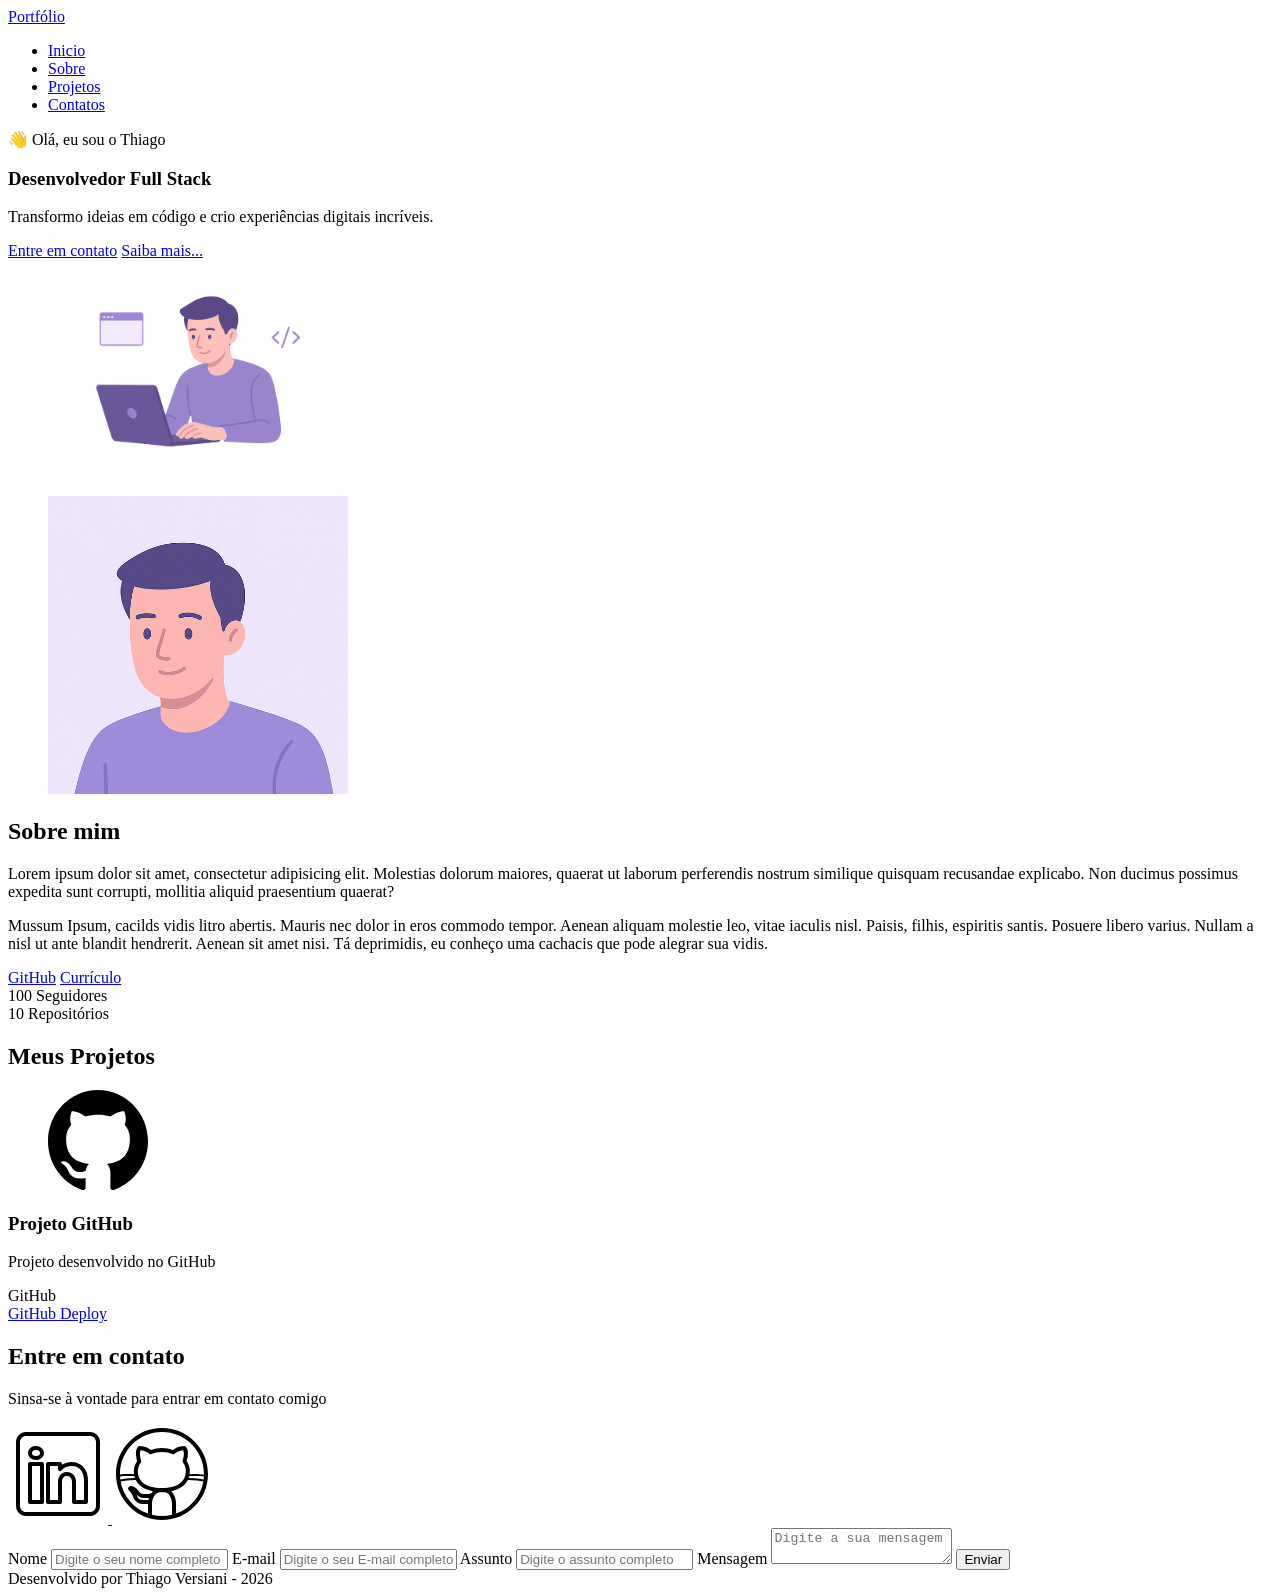
==== index.html @ 75771929 "criação branch html" ====
<!DOCTYPE html>
<html lang="pt-br">

<head>
  <meta charset="UTF-8">
  <meta name="viewport" content="width=device-width, initial-scale=1.0">

  <meta name="author" content="Thiago Versiani">

  <meta name="description" content="Portfólio Pessoal do Thiago Versiani, 
                desenvolvedor Full Stack especializado em criar experiências 
                digitais incríveis. Conheça meus projetos e entre em contato.">

  <meta name="robots" content="index, follow">

  <link rel="icon" type="image/svg+xml" href="./assets/img/favicon.svg">

  <title>Portfólio do Thiago</title>
</head>

<body>
  <!-- Cabeçalho da Página -->

  <header>
    <div class="menu-content">
      <!-- Título do cabeçalho -->
      <a href="index.html" id="titulo">Portfólio</a>

      <!-- Menu de Navegação -->
      <nav>
        <ul class="menu-list">
          <li><a href="#hero">Inicio</a></li>
          <li><a href="#about">Sobre</a></li>
          <li><a href="#projects">Projetos</a></li>
          <li><a href="#contacts">Contatos</a></li>
        </ul>
      </nav>

    </div>

  </header>

  <!--Seção Principal da Página -->
  <main>
    <!-- Seção Hero -->
    <section id="hero" class="section-container hero-container">
      <!-- Boas Vindas -->
      <article>
        <span>👋 Olá, eu sou o Thiago</span>
        <h1>Desenvolvedor Full Stack</h1>
        <p>Transformo ideias em código e crio experiências digitais incríveis.</p>

        <div class="buttons container">
          <a href="#contact" class="botao">Entre em contato</a>
          <a href="#about" class="botao-outline">Saiba mais...</a>

        </div>
      </article>

      <!-- Imagem da Seção Hero -->
      <figure class="hero-image">
        <img src="./assets/img/foto_dev_man.svg" width="300px" alt="Foto do autor do site" class="float-animation">
      </figure>

    </section>

    <!-- Seção Sobre mim -->
    <section id="about" class="section-container about-container">
      <!-- Imagem da Seção About -->
      <figure class="about-image">
        <img src="./assets/img/avatar_dev_man.svg" width="300px" alt="Foto - Perfil do autor do site">
      </figure>
      <!-- conteúdo da Seção About -->
      <article class="about-content">
        <h2>Sobre mim</h2>
        <p>Lorem ipsum dolor sit amet, consectetur adipisicing elit. Molestias dolorum maiores, quaerat ut laborum perferendis nostrum similique quisquam recusandae explicabo. Non ducimus possimus expedita sunt corrupti, mollitia aliquid praesentium quaerat?</p>
        <p>Mussum Ipsum, cacilds vidis litro abertis. Mauris nec dolor in eros commodo tempor. Aenean aliquam molestie leo, vitae iaculis nisl. Paisis, filhis, espiritis santis. Posuere libero varius. Nullam a nisl ut ante blandit hendrerit. Aenean sit amet nisi. Tá deprimidis, eu conheço uma cachacis que pode alegrar sua vidis.</p>
        <!-- Links (GitHub + Currículo) e Dados do GitHub -->
        <div class="about-buttons-data">
          <!-- links -->
          <div class="buttons-container">
            <a href="https://github.com/thiagoversiani" target="_blank" class="botao">GitHub</a>
            <a href="https://acrobat.adobe.com/id/urn:aaid:sc:VA6C2:f6b0b42e-aed5-44eb-934d-fe1e2313b5d6?x_api_client_id=chrome_extension_viewer&x_api_client_location=share" target="_blank" class="botao-outline">Currículo</a>
          </div>
          <!-- Dados - repositório GitHub -->
          <div class="data-container">
            <!-- Numero de seguidores -->
            <div class="data-item">
              <span class="data-number">100</span>
              <span class="data-label">Seguidores</span>
            </div>

            <!-- Número de repositórios Públicos -->
            <div class="data-item"></div>
            <span class="data-number">10</span>
            <span class="data-label">Repositórios</span>
          </div>

        </div>
      </article>

    </section>

    <!-- Seção de Projetos -->
    <section id="projects" class="section-container projects-container">
      <h2>Meus Projetos</h2>

      <!-- Swiper Container -->
      <div class="swiper projects-swiper">
        <div class="swiper-wrapper">

          <div class="swiper-slide">

            <article class="project-card">

              <!-- Ícone da Tecnologia padrão do projeto -->
              <figure class="project-image">
                <img src="./assets/icons/languages/github.svg" alt="Ícone do GitHub" width="100px">
              </figure>

              <!-- Conteúdo do Projeto -->
              <div class="project-content">

                <h3>Projeto GitHub</h3>
                <p>Projeto desenvolvido no GitHub</p>

                <!-- Tags do Projeto -->
                <div class="project-tags">
                  <span class="tag">GitHub</span>
                </div>

                <!-- Links do Projeto -->
                <div class="project-buttons">
                  <a href="#" target="_blank" class="botao botao-sm">

                    GitHub
                  </a>
                  <a href="#" target="_blank" class="botao-outline botao-sm">

                    Deploy
                  </a>
                </div>

              </div>

            </article>
          </div>
        </div>

      </div>

      <!-- Botões de Navegação -->
      <div class="swiper-button-next"></div>
      <div class="swiper-button-prev"></div>

      <!-- Paginação -->
      <div class="swiper-pagination"></div>

      </div>


    </section>

    <!-- Seção de Contatos -->
    <section id="contact" class="section-container contact-container">

      <!-- Redes Sociais -->
      <article>
        <h2>Entre em contato</h2>
        <p>Sinsa-se à vontade para entrar em contato comigo</p>

        <!-- Links para as Redes Sociais -->
        <div class="social-container">
          <a href="https://www.linkedin.com/in/thiago-jos%C3%A9-nascimento-versiani-075417223/" target="_blank" class="social_icon" aria-label="Linkedin">
            <img src="./assets/icons/social/linkedin.svg" alt="Link para o Linkedin">
          </a>

          
          <a href="https://github.com/thiagoversiani" target="_blank" class="social_icon" aria-label="GitHub">
            <img src="./assets/icons/social/github.svg" alt="Link para o GitHub">
          </a>


        </div>
      </article>

      <!-- Formulário de Contato -->
      <form id="formulário">
        <label for="nome">Nome</label>
        <input id="nome" name="nome" type="text" placeholder="Digite o seu nome completo">
        <span id="erro-nome"></span>

        <label for="email">E-mail</label>
        <input id="email" name="email" type="text" placeholder="Digite o seu E-mail completo">
        <span id="erro-email"></span>

        <label for="assunto">Assunto</label>
        <input id="assunto" name="assunto" type="text" placeholder="Digite o assunto completo">
        <span id="erro-assunto"></span>

        <label for="mensagem">Mensagem</label>
        <textarea id="mensagem" name="mensagem" placeholder="Digite a sua mensagem"></textarea>
        <span id="erro-mensagem"></span>
        <button class="botao" type="submit">Enviar</button>

      </form>

    </section>

  </main>

  <!-- Rodapé da Página -->
  <footer>
    Desenvolvido por Thiago Versiani - 2026
  </footer>

</body>

</html>
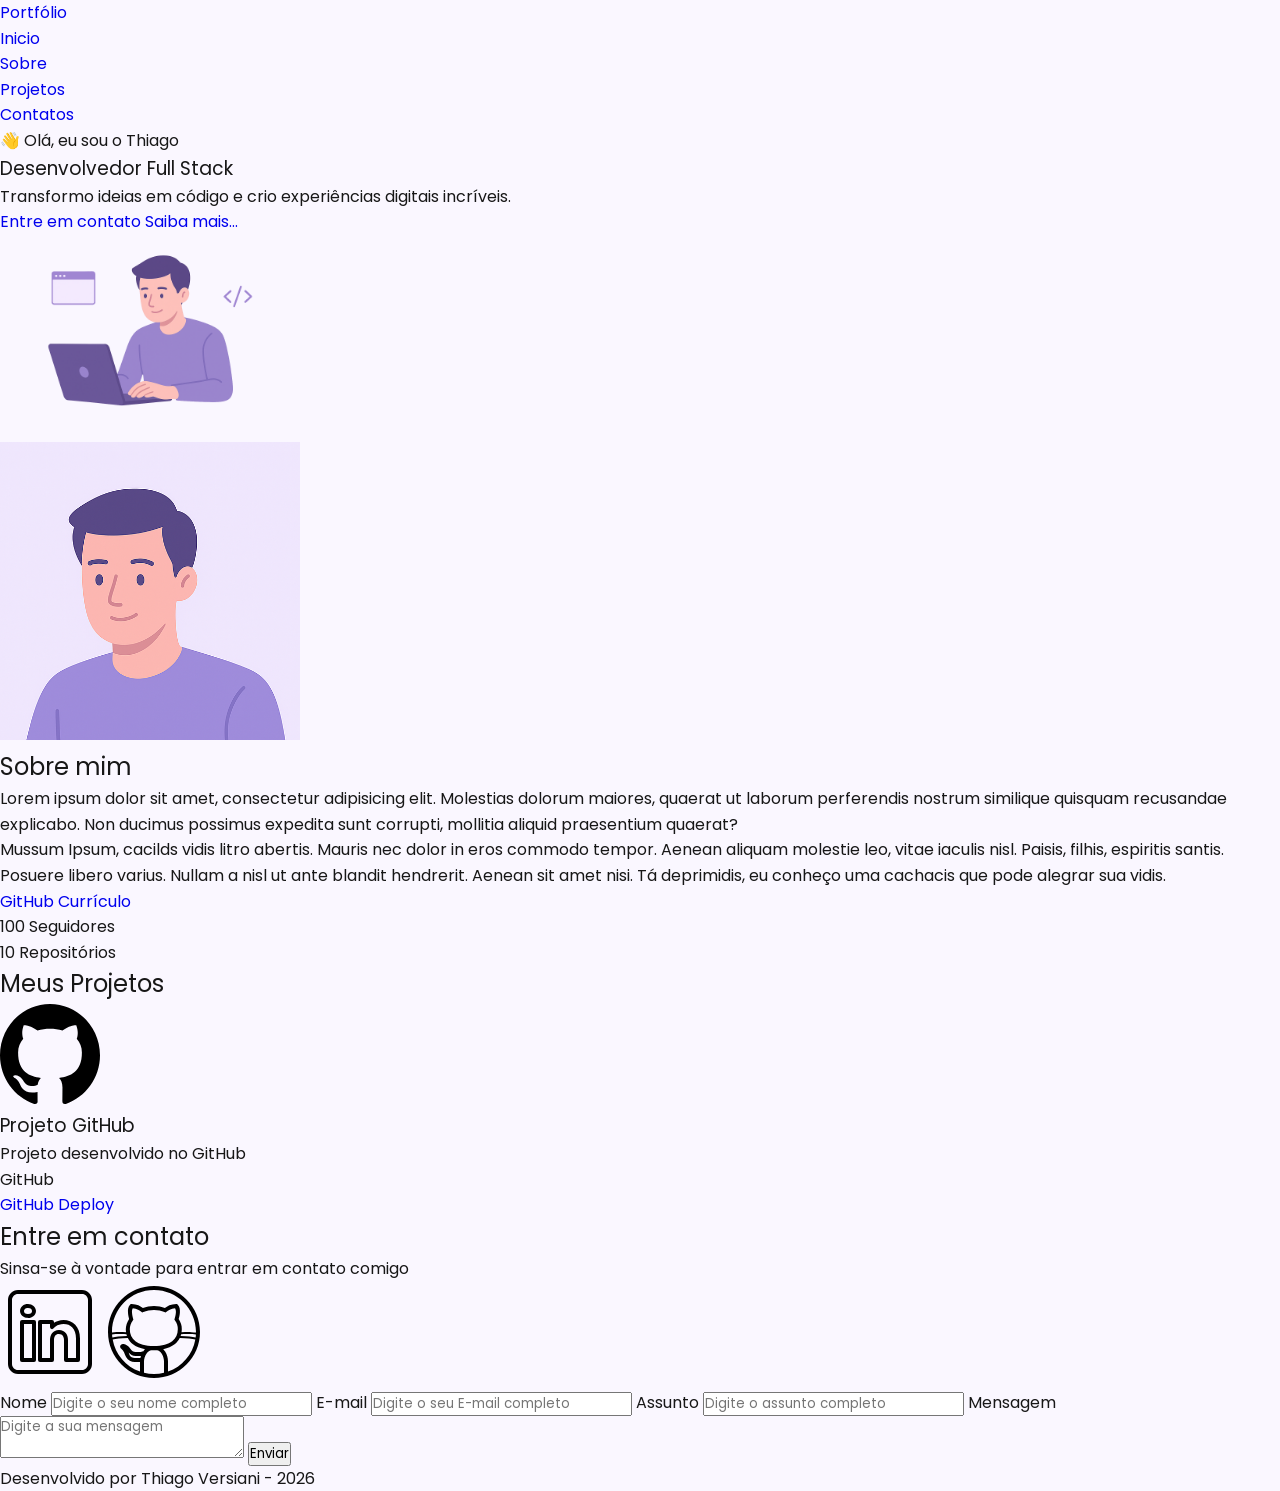
==== commit 2a653822: ":sparkles: Criação do CSS e styles.css" ====
--- a/index.html
+++ b/index.html
@@ -2,6 +2,14 @@
 <html lang="pt-br">
 
 <head>
+
+  <!-- Fontes do Google -->
+  <link rel="preconnect" href="https://fonts.googleapis.com">
+  <link rel="preconnect" href="https://fonts.gstatic.com" crossorigin>
+
+  <!-- Fonte do Google - Poppins -->
+  <link href="https://fonts.googleapis.com/css2?family=Poppins&display=swap" rel="stylesheet">
+
   <meta charset="UTF-8">
   <meta name="viewport" content="width=device-width, initial-scale=1.0">
 
@@ -14,6 +22,9 @@
   <meta name="robots" content="index, follow">
 
   <link rel="icon" type="image/svg+xml" href="./assets/img/favicon.svg">
+
+  <!-- CSS principal da página -->
+  <link rel="stylesheet" href="./assets/css/styles.css">
 
   <title>Portfólio do Thiago</title>
 </head>
@@ -175,7 +186,7 @@
             <img src="./assets/icons/social/linkedin.svg" alt="Link para o Linkedin">
           </a>
 
-          
+
           <a href="https://github.com/thiagoversiani" target="_blank" class="social_icon" aria-label="GitHub">
             <img src="./assets/icons/social/github.svg" alt="Link para o GitHub">
           </a>
--- a/assets/css/styles.css
+++ b/assets/css/styles.css
@@ -0,0 +1,76 @@
+*{
+  margin: 0;
+  padding: 0;
+  box-sizing:border-box;
+  font-family: 'Poppins', sans-serif;
+  font-weight: 400;
+  text-decoration: none;
+  outline: none;
+}
+
+/* Variáveis */
+:root {
+    /* Paleta de Cores - Purple */
+    --purple-50: #f4eaff;
+    --purple-100: #e9dcfa;
+    --purple-200: #cdb3f0;
+    --purple-300: #b186e5;
+    --purple-400: #9460db;
+    --purple-500: #6b36c8;
+    --purple-600: #5b2ca0;
+    --purple-700: #4c2177;
+    --purple-800: #441f88;
+    --purple-900: #2a0e4d;
+    --purple-950: #1a0730;
+ 
+    /* Cores Neutras */
+    --gray-200: #e8e8e8;
+    --gray-400: #505861;
+    --black: #171717;
+    --white: #FAF7FF;
+ 
+    /* Cores de Estado */
+    --error: #e63946;
+ 
+    /* Sombras */
+    --shadow-sm: 0 0.25rem 0.5rem rgba(0, 0, 0, 0.05);
+    --shadow-md: 0 0.25rem 0.75rem rgba(107, 54, 200, 0.3);
+    --shadow-lg: 0 0.5rem 1.5rem rgba(107, 54, 200, 0.2);
+ 
+    /* Espaçamentos */
+    --spacing-xs: 0.5rem;
+    --spacing-sm: 1rem;
+    --spacing-md: 1.5rem;
+    --spacing-lg: 2rem;
+    --spacing-xl: 3rem;
+    --spacing-2xl: 4rem;
+ 
+    /* Tamanhos de Fonte */
+    --text-sm: 0.75rem;
+    --text-base: 1rem;
+    --text-lg: 1.25rem;
+    --text-xl: 1.5rem;
+    --text-2xl: 2rem;
+    --text-3xl: 2.5rem;
+ 
+    /* Border Radius */
+    --radius-sm: 0.25rem;
+    --radius-md: 0.5rem;
+    --radius-lg: 1rem;
+    --radius-xl: 2rem;
+    --radius-full: 50%;
+ 
+    /* Animação Padrão */
+    --transition-default: all 0.3s ease;
+}
+
+html{
+  scroll-behavior: smooth;
+}
+
+body{
+  min-height: 100vh;
+  background-color: var(--white);
+  line-height: 1.6;
+  color:var(--black);
+}
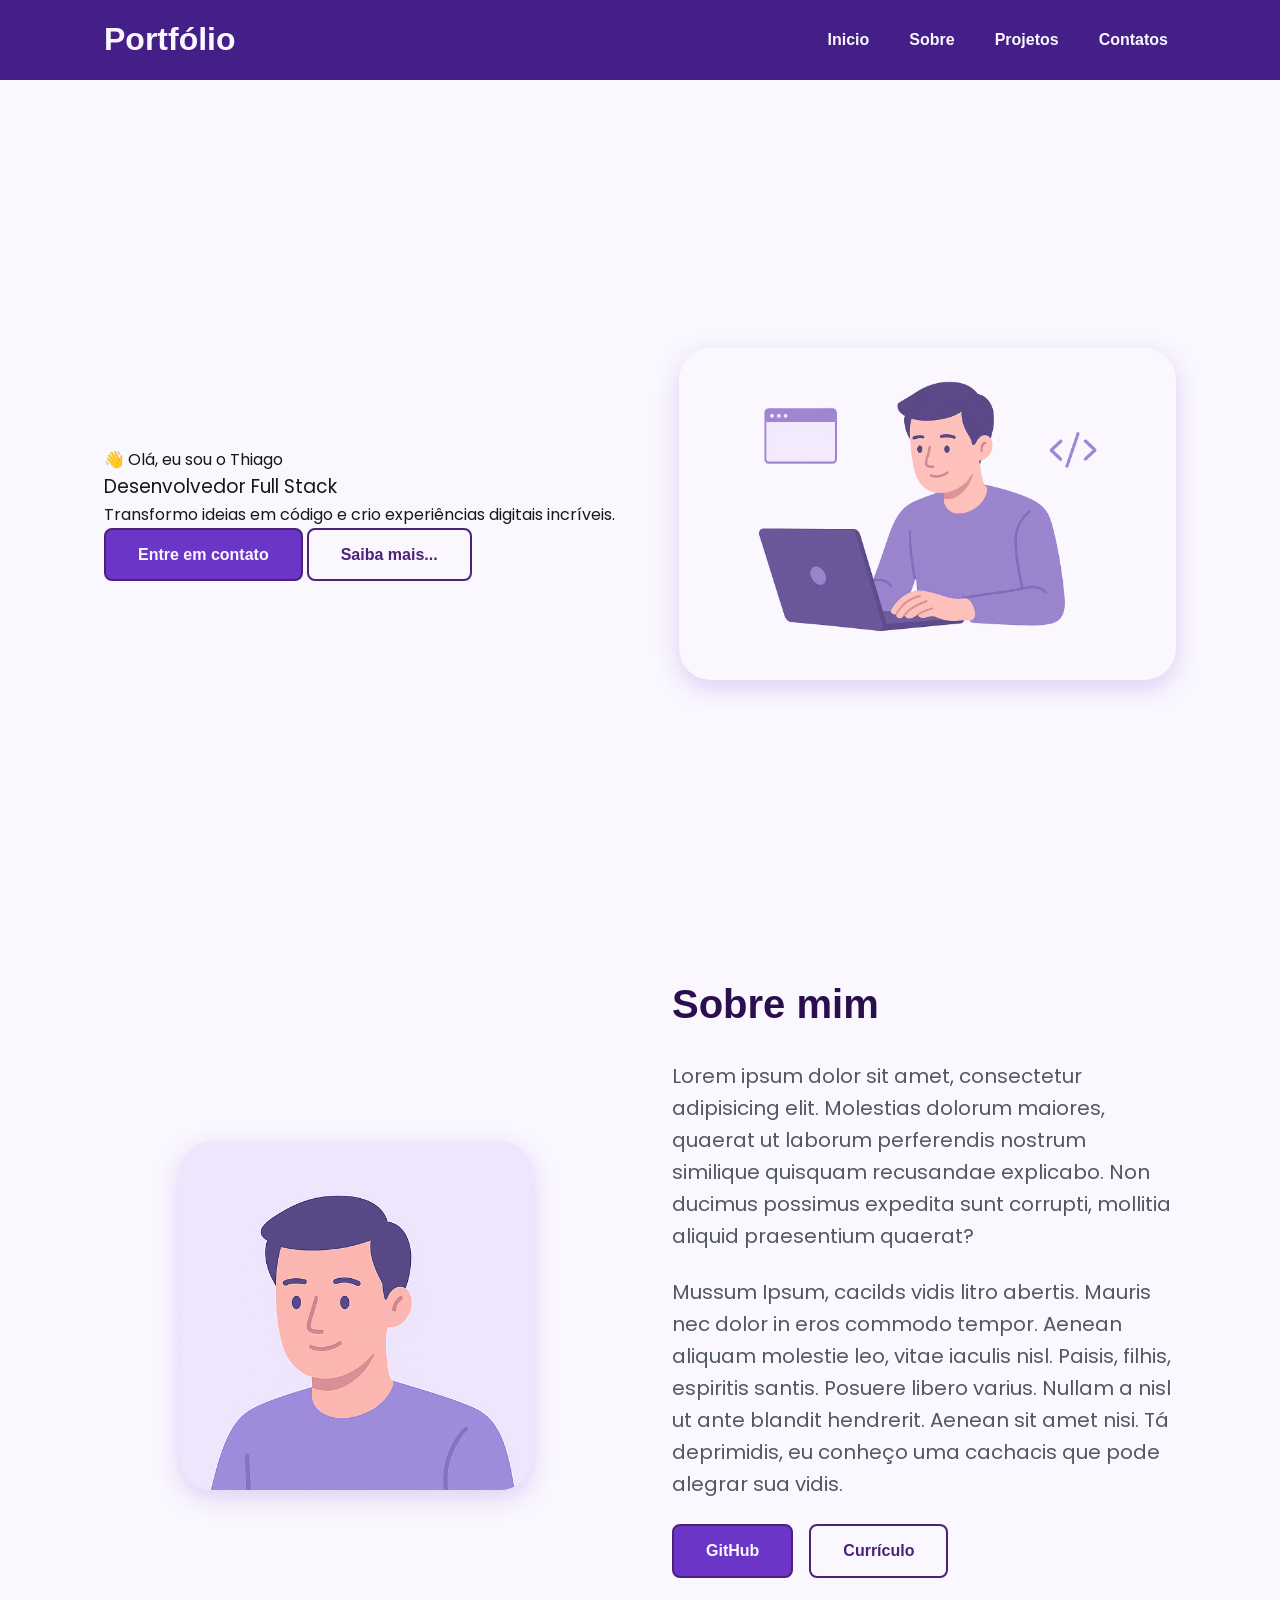
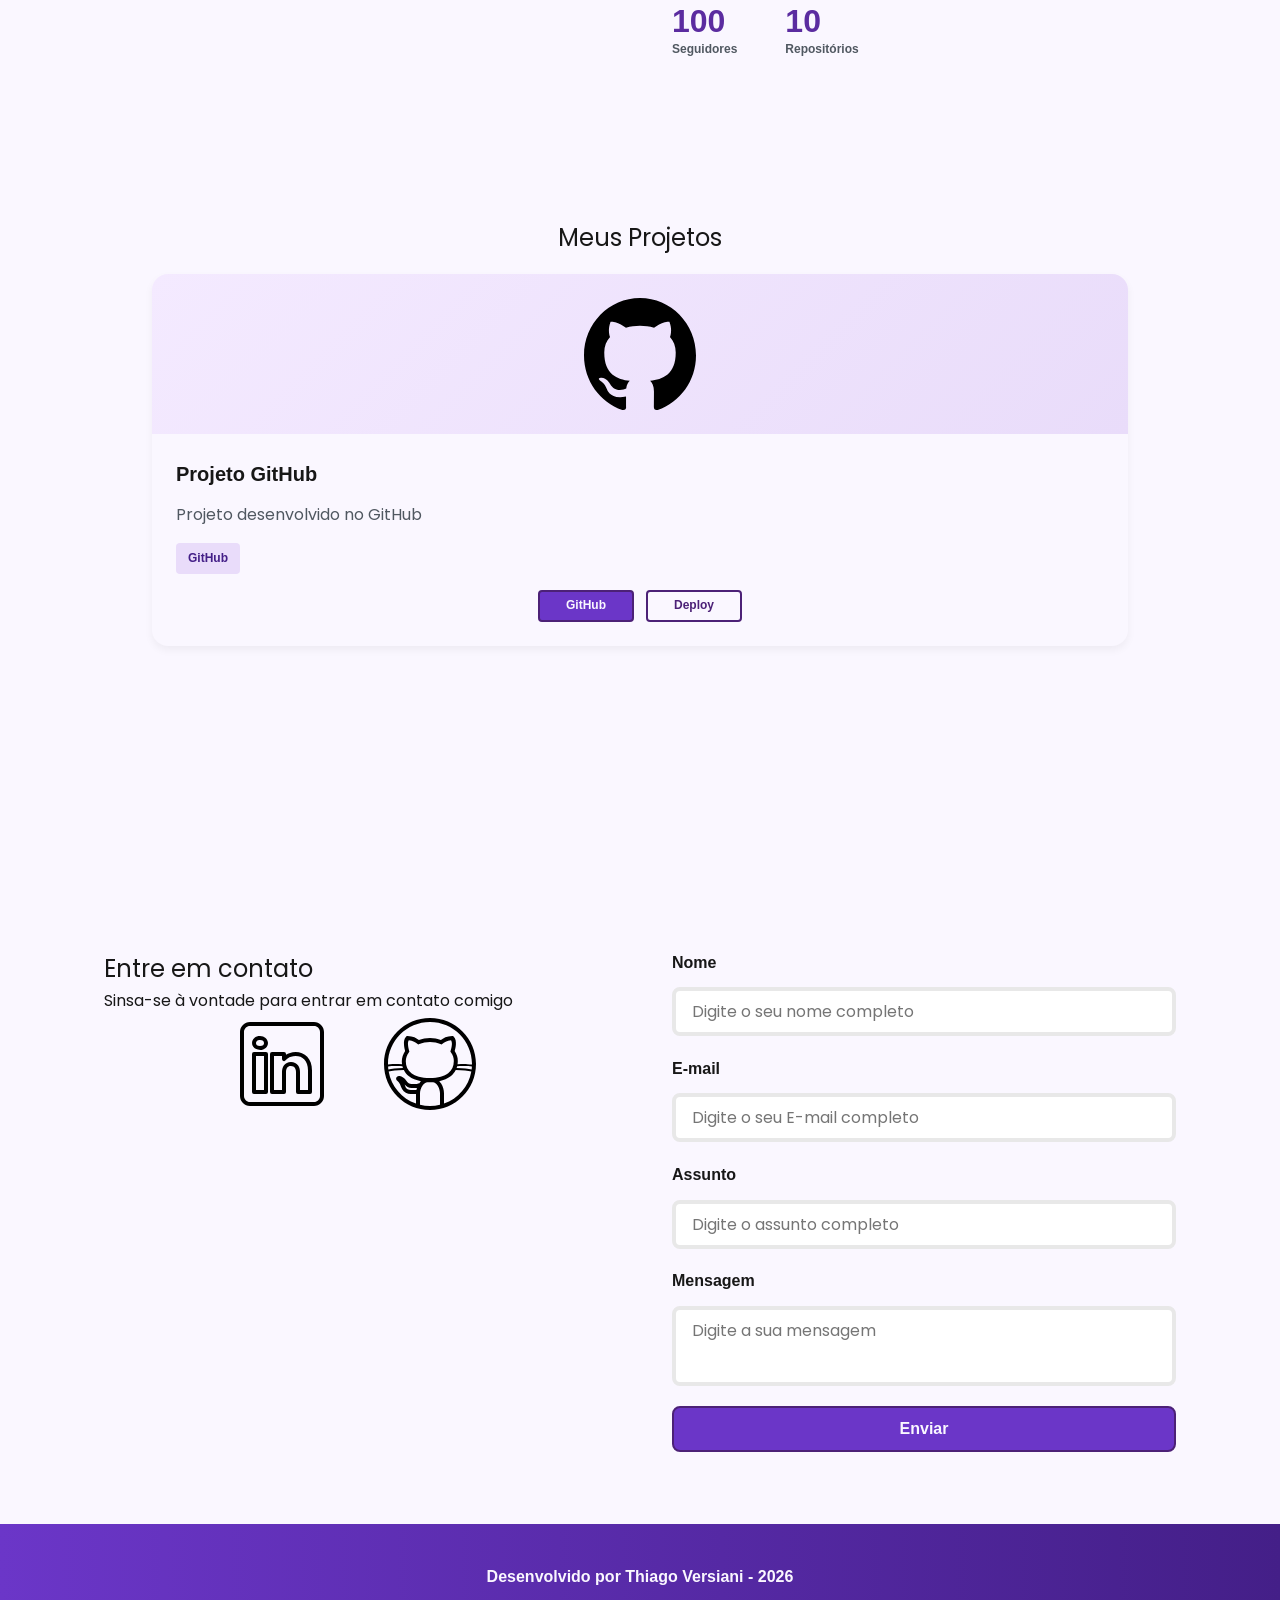
==== commit 7c0fc409: ":sparkles: Ampliação dos styles.css" ====
--- a/index.html
+++ b/index.html
@@ -70,47 +70,77 @@
 
       <!-- Imagem da Seção Hero -->
       <figure class="hero-image">
-        <img src="./assets/img/foto_dev_man.svg" width="300px" alt="Foto do autor do site" class="float-animation">
+        <img src="./assets/img/foto_dev_man.svg"  alt="Foto do autor do site" class="float-animation">
       </figure>
 
     </section>
 
     <!-- Seção Sobre mim -->
-    <section id="about" class="section-container about-container">
-      <!-- Imagem da Seção About -->
-      <figure class="about-image">
-        <img src="./assets/img/avatar_dev_man.svg" width="300px" alt="Foto - Perfil do autor do site">
-      </figure>
-      <!-- conteúdo da Seção About -->
-      <article class="about-content">
-        <h2>Sobre mim</h2>
-        <p>Lorem ipsum dolor sit amet, consectetur adipisicing elit. Molestias dolorum maiores, quaerat ut laborum perferendis nostrum similique quisquam recusandae explicabo. Non ducimus possimus expedita sunt corrupti, mollitia aliquid praesentium quaerat?</p>
-        <p>Mussum Ipsum, cacilds vidis litro abertis. Mauris nec dolor in eros commodo tempor. Aenean aliquam molestie leo, vitae iaculis nisl. Paisis, filhis, espiritis santis. Posuere libero varius. Nullam a nisl ut ante blandit hendrerit. Aenean sit amet nisi. Tá deprimidis, eu conheço uma cachacis que pode alegrar sua vidis.</p>
-        <!-- Links (GitHub + Currículo) e Dados do GitHub -->
-        <div class="about-buttons-data">
-          <!-- links -->
-          <div class="buttons-container">
-            <a href="https://github.com/thiagoversiani" target="_blank" class="botao">GitHub</a>
-            <a href="https://acrobat.adobe.com/id/urn:aaid:sc:VA6C2:f6b0b42e-aed5-44eb-934d-fe1e2313b5d6?x_api_client_id=chrome_extension_viewer&x_api_client_location=share" target="_blank" class="botao-outline">Currículo</a>
-          </div>
-          <!-- Dados - repositório GitHub -->
-          <div class="data-container">
-            <!-- Numero de seguidores -->
-            <div class="data-item">
-              <span class="data-number">100</span>
-              <span class="data-label">Seguidores</span>
-            </div>
-
-            <!-- Número de repositórios Públicos -->
-            <div class="data-item"></div>
-            <span class="data-number">10</span>
-            <span class="data-label">Repositórios</span>
-          </div>
-
-        </div>
-      </article>
-
-    </section>
+<section id="about" class="section-container about-container">
+
+  <!-- Imagem da Seção About -->
+  <figure class="about-image">
+    <img src="./assets/img/avatar_dev_man.svg" alt="Foto - Perfil do autor do site">
+  </figure>
+
+  <!-- Conteúdo da Seção About -->
+  <article class="about-content">
+
+    <h2>Sobre mim</h2>
+
+    <p>
+      Lorem ipsum dolor sit amet, consectetur adipisicing elit. Molestias dolorum maiores,
+      quaerat ut laborum perferendis nostrum similique quisquam recusandae explicabo.
+      Non ducimus possimus expedita sunt corrupti, mollitia aliquid praesentium quaerat?
+    </p>
+
+    <p>
+      Mussum Ipsum, cacilds vidis litro abertis. Mauris nec dolor in eros commodo tempor.
+      Aenean aliquam molestie leo, vitae iaculis nisl. Paisis, filhis, espiritis santis.
+      Posuere libero varius. Nullam a nisl ut ante blandit hendrerit. Aenean sit amet nisi.
+      Tá deprimidis, eu conheço uma cachacis que pode alegrar sua vidis.
+    </p>
+
+    <!-- Botões + Dados do GitHub -->
+    <div class="about-buttons-data">
+
+      <!-- Botões -->
+      <div class="buttons-container">
+        <a href="https://github.com/thiagoversiani"
+           target="_blank"
+           class="botao">
+          GitHub
+        </a>
+
+        <a href="https://acrobat.adobe.com/id/urn:aaid:sc:VA6C2:f6b0b42e-aed5-44eb-934d-fe1e2313b5d6?x_api_client_id=chrome_extension_viewer&x_api_client_location=share"
+           target="_blank"
+           class="botao-outline">
+          Currículo
+        </a>
+      </div>
+
+      <!-- Dados do GitHub -->
+      <div class="data-container">
+
+        <!-- Seguidores -->
+        <div class="data-item">
+          <span class="data-number">100</span>
+          <span class="data-label">Seguidores</span>
+        </div>
+
+        <!-- Repositórios -->
+        <div class="data-item">
+          <span class="data-number">10</span>
+          <span class="data-label">Repositórios</span>
+        </div>
+
+      </div>
+
+    </div>
+
+  </article>
+
+</section>
 
     <!-- Seção de Projetos -->
     <section id="projects" class="section-container projects-container">
@@ -126,7 +156,7 @@
 
               <!-- Ícone da Tecnologia padrão do projeto -->
               <figure class="project-image">
-                <img src="./assets/icons/languages/github.svg" alt="Ícone do GitHub" width="100px">
+                <img src="./assets/icons/languages/github.svg" alt="Ícone do GitHub">
               </figure>
 
               <!-- Conteúdo do Projeto -->
@@ -173,7 +203,7 @@
     </section>
 
     <!-- Seção de Contatos -->
-    <section id="contact" class="section-container contact-container">
+    <section id="contacts" class="section-container contact-container">
 
       <!-- Redes Sociais -->
       <article>
--- a/assets/css/styles.css
+++ b/assets/css/styles.css
@@ -1,11 +1,11 @@
-*{
-  margin: 0;
-  padding: 0;
-  box-sizing:border-box;
-  font-family: 'Poppins', sans-serif;
-  font-weight: 400;
-  text-decoration: none;
-  outline: none;
+* {
+margin: 0;
+padding: 0; 
+box-sizing: border-box;
+font-family: 'Poppins', sans-serif;
+font-weight: 400;
+text-decoration: none;
+outline: none;
 }
 
 /* Variáveis */
@@ -64,13 +64,613 @@
     --transition-default: all 0.3s ease;
 }
 
-html{
-  scroll-behavior: smooth;
-}
-
-body{
-  min-height: 100vh;
-  background-color: var(--white);
-  line-height: 1.6;
-  color:var(--black);
+html {
+    scroll-behavior: smooth;
+}
+
+body {
+    display: flex;
+    flex-direction: column;
+    min-height: 100vh;
+    background-color: var(--white);
+    color: var(--black);
+    font-size: var(--text-base);
+    line-height: 1.6;
+}
+
+main {
+    flex: 1;
+    padding: var(--spacing-md);
+}
+
+.section-container {
+    max-width: 70rem;
+    margin: 0 auto;
+    padding: var(--spacing-xl) var(--spacing-md);
+    scroll-margin-top: 6rem;
+}
+
+.buttons-container {
+    display: flex;
+    gap: var(--spacing-sm);
+}
+
+.botao,
+.botao-outline {
+    display: inline-block;
+    padding: 0.75rem 2rem;
+    border: 0.15rem solid transparent;
+    border-radius: var(--radius-md);
+    font-size: var(--text-base);
+    font-weight: 600;
+    text-align: center;
+    cursor: pointer;
+    transition: var(--transition-default);
+}
+
+.botao {
+    border-color: var(--purple-700);
+    background-color: var(--purple-500);
+    color: var(--white);
+}
+
+.botao:hover {
+    border-color: var(--purple-800);
+    background-color: var(--purple-700);
+    box-shadow: var(--shadow-md);
+    transform: translateY(-0.25rem);
+}
+
+.botao-outline {
+    border-color: var(--purple-700);
+    background-color: transparent;
+    color: var(--purple-700);
+}
+
+.botao-outline:hover {
+    border-color: var(--purple-700);
+    background-color: var(--purple-500);
+    color: var(--white);
+    transform: translateY(-0.25rem);
+}
+
+/* Botões pequenos - Card Projetos */
+ 
+.botao.botao-sm,
+.botao-outline.botao-sm {
+  min-width: 6rem;
+  padding: 0.25rem var(--spacing-sm);
+  border-width: 0.125rem;
+  border-radius: 0.25rem;
+  font-size: var(--text-sm);
+}
+
+header{
+   position: sticky;
+   top: 0;
+   z-index: 1000;
+   width: 100%;
+   height: 5rem;
+   border-bottom: var (--spacing-xs) solid var(--gray-200);
+   box-shadow: var(--purple-800);
+   background-color: var(--purple-800);
+}
+
+header a {
+    color: var(--white);
+    transition: color 0.3s ease;
+    font-weight: 600;
+}
+
+header a:hover {
+    color: var(--purple-100);
+}
+
+#titulo {
+    font-size: var(--text-2xl);
+    font-weight: 700;
+}
+
+.menu-content {
+    display: flex;
+    justify-content: space-between;
+    align-items: center;
+    max-width: 70rem;
+    height: 100%;
+    margin: 0 auto;
+    padding: 0 var(--spacing-md);
+}
+
+.menu-list {
+    display: flex;
+    gap: var(--spacing-md);
+    list-style: none;
+}
+
+.menu-list a {
+    padding: var(--spacing-xs);
+}
+
+/* Seção Hero*/
+.hero-container {
+    display: flex;
+    align-items: center;
+    gap: var(--spacing-2xl);
+    min-height: calc(100vh - 5rem);
+}
+
+.hero-content {
+    display: flex;
+    flex: 1;
+    flex-direction: column;
+    gap: var(--spacing-md);
+}
+
+.hero-content span {
+    font-size: var(--text-xl);
+    font-weight: 700;
+}
+
+.hero-content h1 {
+    font-size: var(--text-3xl);
+    font-weight: 700;
+}
+
+/* configura todos os parágrafos */
+.hero-content p, 
+.about-content p,
+.contact-info p {
+    font-size: var(--text-lg);
+    color: var(--gray-400);
+}
+
+.hero-image {
+    flex: 1;
+    display: flex;
+    justify-content: center;
+}
+
+.hero-image img {
+    width: 100%;
+    max-width: 100%;
+    border-radius: var(--radius-xl);
+    box-shadow: var(--shadow-lg);
+}
+
+/* Animação Flutuante */
+@keyframes float {
+  0%,
+  100% {
+    transform: translateY(0);
+  }
+ 
+  50% {
+    transform: translateY(-1.25rem);
+  }
+ 
+}
+ 
+/* Usa animação */
+.float-animation {
+  animation: float 3s ease-in-out infinite;
+}
+
+
+/* Seção About */
+
+.about-container {
+    display: flex;
+    flex-direction: row;
+    align-items: center;
+    gap: var(--spacing-2xl);
+}
+
+/* Imagem de perfil */
+.about-image {
+    flex: 1;
+    display: flex;
+    justify-content: center;
+    align-items: center;
+}
+
+.about-image img {
+    width: 100%;
+    max-width: 22rem;
+    height: auto;
+    border-radius: var(--radius-xl);
+    box-shadow: var(--shadow-lg);
+    background-color: var(--purple-50);
+}
+
+/* Conteúdo de Texto */
+.about-content {
+    flex: 1;
+    display: flex;
+    align-items: flex-start;
+    flex-direction: column;
+    gap: var(--spacing-md);
+}
+
+.about-content h2 {
+    font-size: var(--text-3xl);
+    font-weight: 700;
+    color: var(--purple-900);
+}
+
+/* Container de Botões + Estatísticas */
+.about-buttons-data {
+    display: flex;
+    flex-direction: column;
+    gap: var(--spacing-md);
+    width: 100%;
+}
+
+/* Estatísticas do GitHub (Seguidores / Repositórios) */
+.data-container {
+    display: flex;
+    gap: var(--spacing-xl);
+}
+
+.data-item {
+    display: flex;
+    flex-direction: column;
+}
+
+.data-number {
+    font-size: var(--text-2xl);
+    font-weight: 700;
+    color: var(--purple-600);
+    line-height: 1.2;
+}
+
+.data-label {
+    font-size: var(--text-sm);
+    color: var(--gray-400);
+    font-weight: 600;
+}
+
+/* Responsividade (Telas menores) */
+@media (max-width: 768px) {
+    .about-container {
+        flex-direction: column;
+        text-align: center;
+    }
+
+    .about-buttons-data {
+        align-items: center;
+    }
+
+    .data-container {
+        justify-content: center;
+    }
+}
+
+/* projects */
+
+.projects-container {
+    scroll-margin-top: 3rem;
+    margin: var(--spacing-2xl) auto;
+    text-align: center;
+}
+
+.projects-swiper {
+   position: relative;
+   width: 100%;
+   padding: var(--spacing-sm) var(--spacing-xl) var(--spacing-xl);
+   overflow: hidden;
+}
+
+/* cards projects */
+
+.project-card {
+    display: flex;
+    flex-direction: column;
+    width: 100%;
+    height: 100%;
+    border: 0.15rem solid var(--grey-200);
+    border-radius: var(--radius-lg);
+    background-color: var(--white);
+    box-shadow: var(--shadow-sm);
+    overflow: hidden;
+    transition: var(--transition-default);
+}
+
+.project-card:hover {
+    box-shadow: var(--shadow-lg);
+}
+
+.project-image {
+    display: flex;
+    justify-content: center;
+    align-items: center;
+    width: 100%;
+    height: 10rem;
+    background: linear-gradient(135deg, var(--purple-50) 0%, var(--purple-100) 100%);
+}
+
+.project-image img {
+    width: 75%;
+    height: 75%;
+    max-width: 7rem;
+    max-height: 7rem;
+    object-fit: contain;
+    transition: transform 0.3s ease;
+}
+
+.project-content {
+    display: flex;
+    flex-direction: column;
+    justify-content: space-between;
+    text-align: left;
+    flex: 1;
+    padding: var(--spacing-md);
+}
+
+.project-content h3 {
+    font-size: var(--text-lg);
+    font-weight: 700;
+    margin-bottom: 0.75rem;
+}
+
+.project-content p {
+    flex: 1;
+    font-size: var(--text-base);
+    color: var(--gray-400);
+    margin-bottom: var(--spacing-sm);
+}
+
+.project-tags {
+    display: flex;
+    flex-wrap: wrap;
+    gap: var(--spacing-xs);
+}
+
+.tag {
+    padding: 0.375rem 0.75rem;
+    border-radius: var(--radius-sm);
+    background-color: var(--purple-100);
+    font-size: var(--text-sm);
+    font-weight: 600;
+    color: var(--purple-800);
+}
+
+.project-buttons {
+    display: flex;
+    justify-content: center;
+    align-items: center;
+    gap: 0.75rem;
+    margin-top: var(--spacing-sm);
+}
+
+/* Configuração do Swiper */
+ 
+.swiper-wrapper {
+
+    align-items: stretch;
+
+}
+ 
+.swiper-slide {
+
+    display: flex;
+
+    height: auto;
+
+}
+ 
+/* Botões do Swiper (navegação) */
+
+.swiper-button-next,
+
+.swiper-button-prev {
+
+    width: 3rem;
+
+    height: 3rem;
+
+}
+ 
+.swiper-button-next:after,
+
+.swiper-button-prev:after {
+
+    font-size: var(--text-lg);
+
+    color: var(--purple-500);
+
+}
+ 
+.swiper-button-next:hover:after,
+
+.swiper-button-prev:hover:after {
+
+    color: var(--purple-800);
+
+}
+ 
+/* Indicadores de paginação */
+
+.swiper-pagination-bullet {
+
+    width: 0.75rem;
+
+    height: 0.75rem;
+
+    background-color: var(--gray-200);
+
+    opacity: 1;
+
+}
+ 
+.swiper-pagination-bullet-active {
+
+    width: var(--spacing-lg);
+
+    border-radius: var(--radius-sm);
+
+    background-color: var(--purple-500);
+
+}
+ 
+.contact-container {
+    display:grid;
+    grid-template-columns: 1fr 1fr;
+    gap: var(--spacing-2xl);
+}
+
+.contact-info h2 {
+    margin-bottom: var(--spacing-md);
+}
+
+.contact-info p {
+    margin-bottom: var(--spacing-lg);
+}
+
+.social-container {
+    display: flex;
+    justify-content: center;
+    gap: var(--spacing-xl);
+}
+
+.social-icon {
+    width: 5rem;
+    height: 5rem;
+    padding: 0.75rem;
+    border-radius: var(--radius-md);
+    transition: var(--transition-default);
+}
+
+.social-icon img {
+    width: 100%;
+    filter: brightness(0) saturate(100%);
+    transition: filter 0.3s ease;
+}
+
+.social-icon img:hover {
+
+  filter: brightness(0) 
+          saturate(100%) 
+          invert(42%) 
+          sepia(93%) 
+          saturate(1352%) 
+          hue-rotate(243deg) 
+          brightness(79%) 
+          contrast(91%);
+
+}
+
+/* formulário */
+
+form {
+    display: flex;
+    flex-direction: column;
+    gap: 0.75rem;
+}
+
+form label {
+    font-size: var(--text-base);
+    font-weight: 600;
+}
+ 
+form input,
+form textarea {
+    width: 100%;
+    padding: 0.5rem var(--spacing-sm);
+    border: 0.25rem solid var(--gray-200);
+    border-radius: var(--radius-md);
+    font-family: inherit;
+    font-size: var(--text-base);
+    transition: border-color 0.3s ease;
+}
+
+form input:focus,
+form textarea:focus {
+    border-color: var(--purple-500);
+    outline: none;
+}
+
+form textarea {
+    resize: none;
+    min-height: 5rem;
+}
+
+form span {
+    margin-top: -0.27rem;
+    font-size: var(--text-sm);
+    color: var(--error);
+}
+
+/* Footer */
+ 
+footer {
+    padding: 2.5rem;
+    background: linear-gradient(to right, var(--purple-500), var(--purple-800));
+    font-weight: 600;
+    text-align: center;
+    color: var(--white);
+}
+
+/* seção sucesso */
+
+.success-container {
+    display: flex;
+    justify-content: center;
+    align-items: center;
+    min-height: calc(100vh - 12rem); /* Centraliza o card entre o header e o footer */
+    padding: var(--spacing-xl) var(--spacing-md);
+}
+
+.success-content {
+    display: flex;
+    flex-direction: column;
+    align-items: center;
+    text-align: center;
+    gap: var(--spacing-md);
+    max-width: 38rem;
+    width: 100%;
+    padding: var(--spacing-2xl) var(--spacing-xl);
+    background-color: var(--white);
+    border: 0.15rem solid var(--gray-200);
+    border-radius: var(--radius-xl);
+    box-shadow: var(--shadow-lg);
+}
+
+.success-icon {
+    display: flex;
+    justify-content: center;
+    align-items: center;
+    margin-bottom: var(--spacing-xs);
+}
+
+.success-icon img {
+    width: 7rem;
+    height: auto;
+}
+
+.success-content h1 {
+    font-size: var(--text-2xl);
+    font-weight: 700;
+    color: var(--purple-900);
+}
+
+.success-content h2 {
+    font-size: var(--text-base);
+    font-weight: 400;
+    color: var(--gray-400);
+    line-height: 1.6;
+}
+
+.success-content .botao {
+    margin-top: var(--spacing-sm);
+}
+
+/* Responsividade para telas menores */
+@media (max-width: 480px) {
+    .success-content {
+        padding: var(--spacing-xl) var(--spacing-md);
+    }
+    
+    .success-content h1 {
+        font-size: var(--text-xl);
+    }
 }
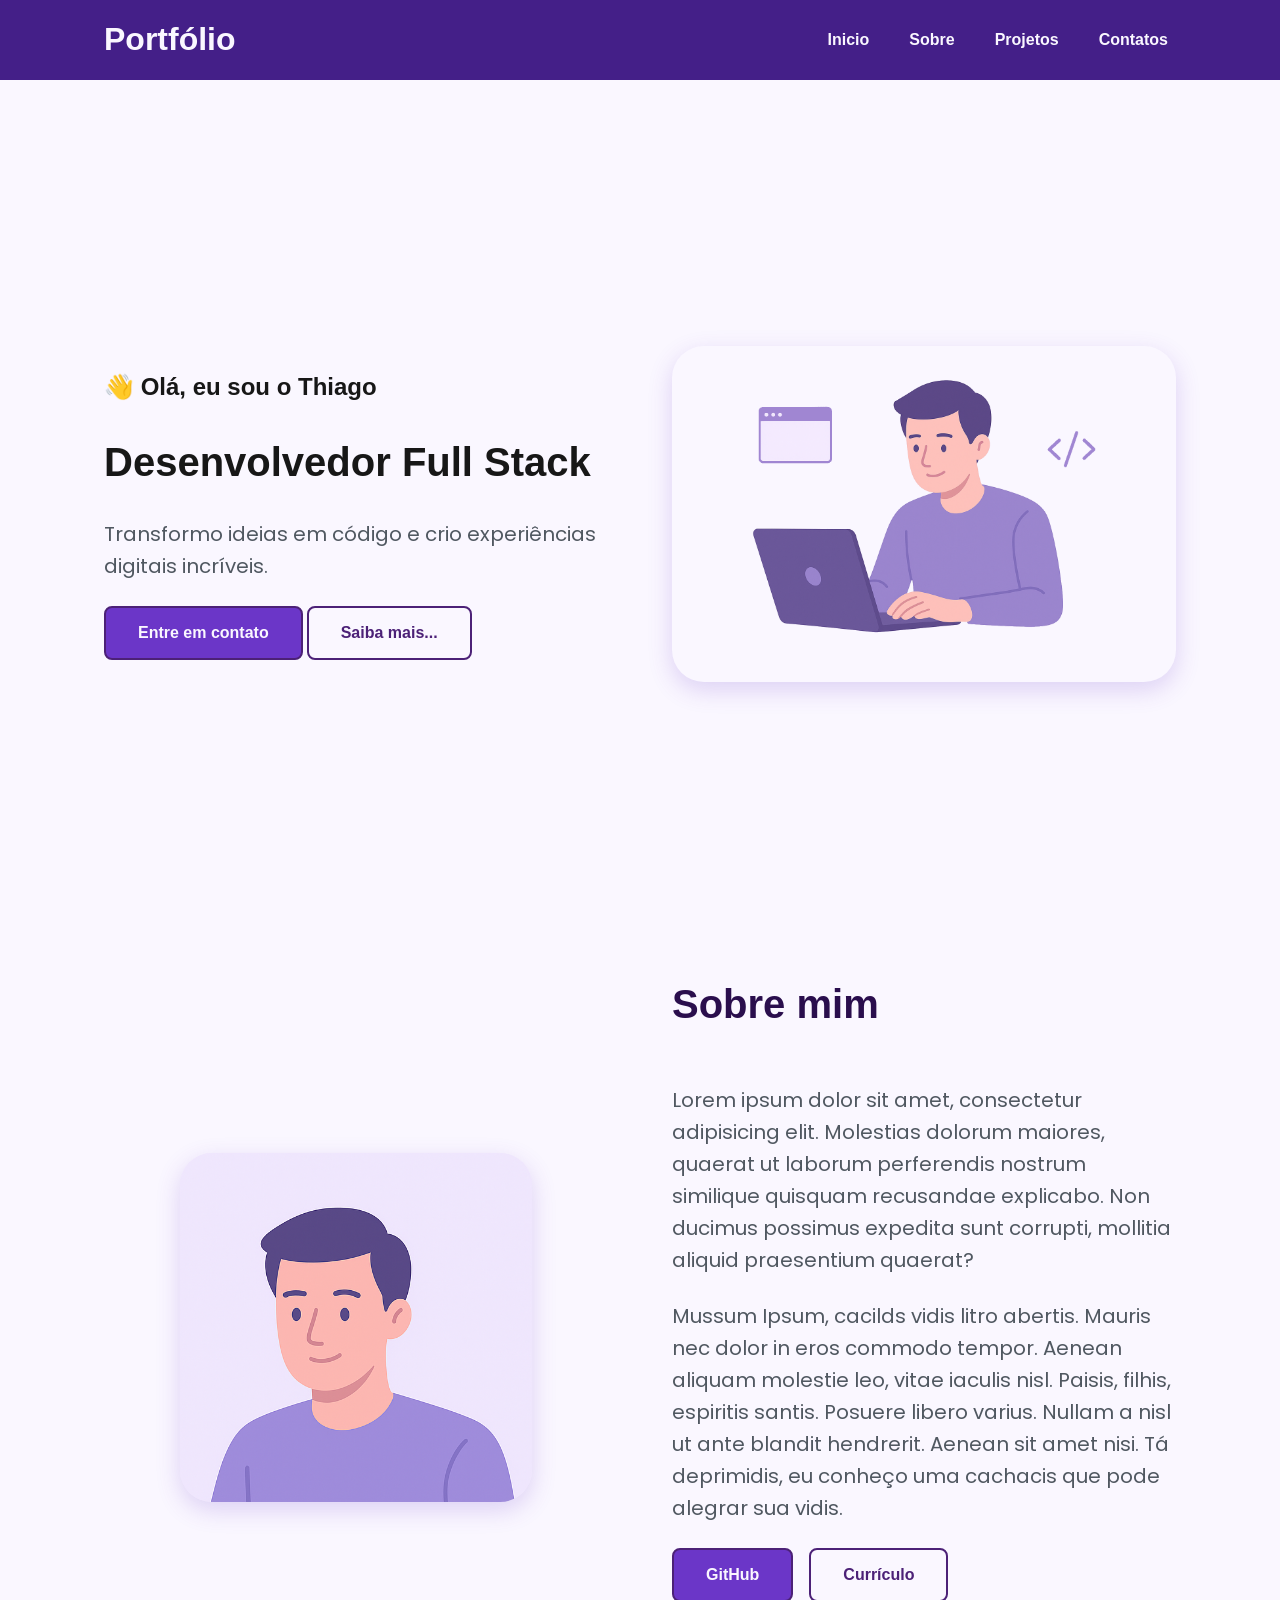
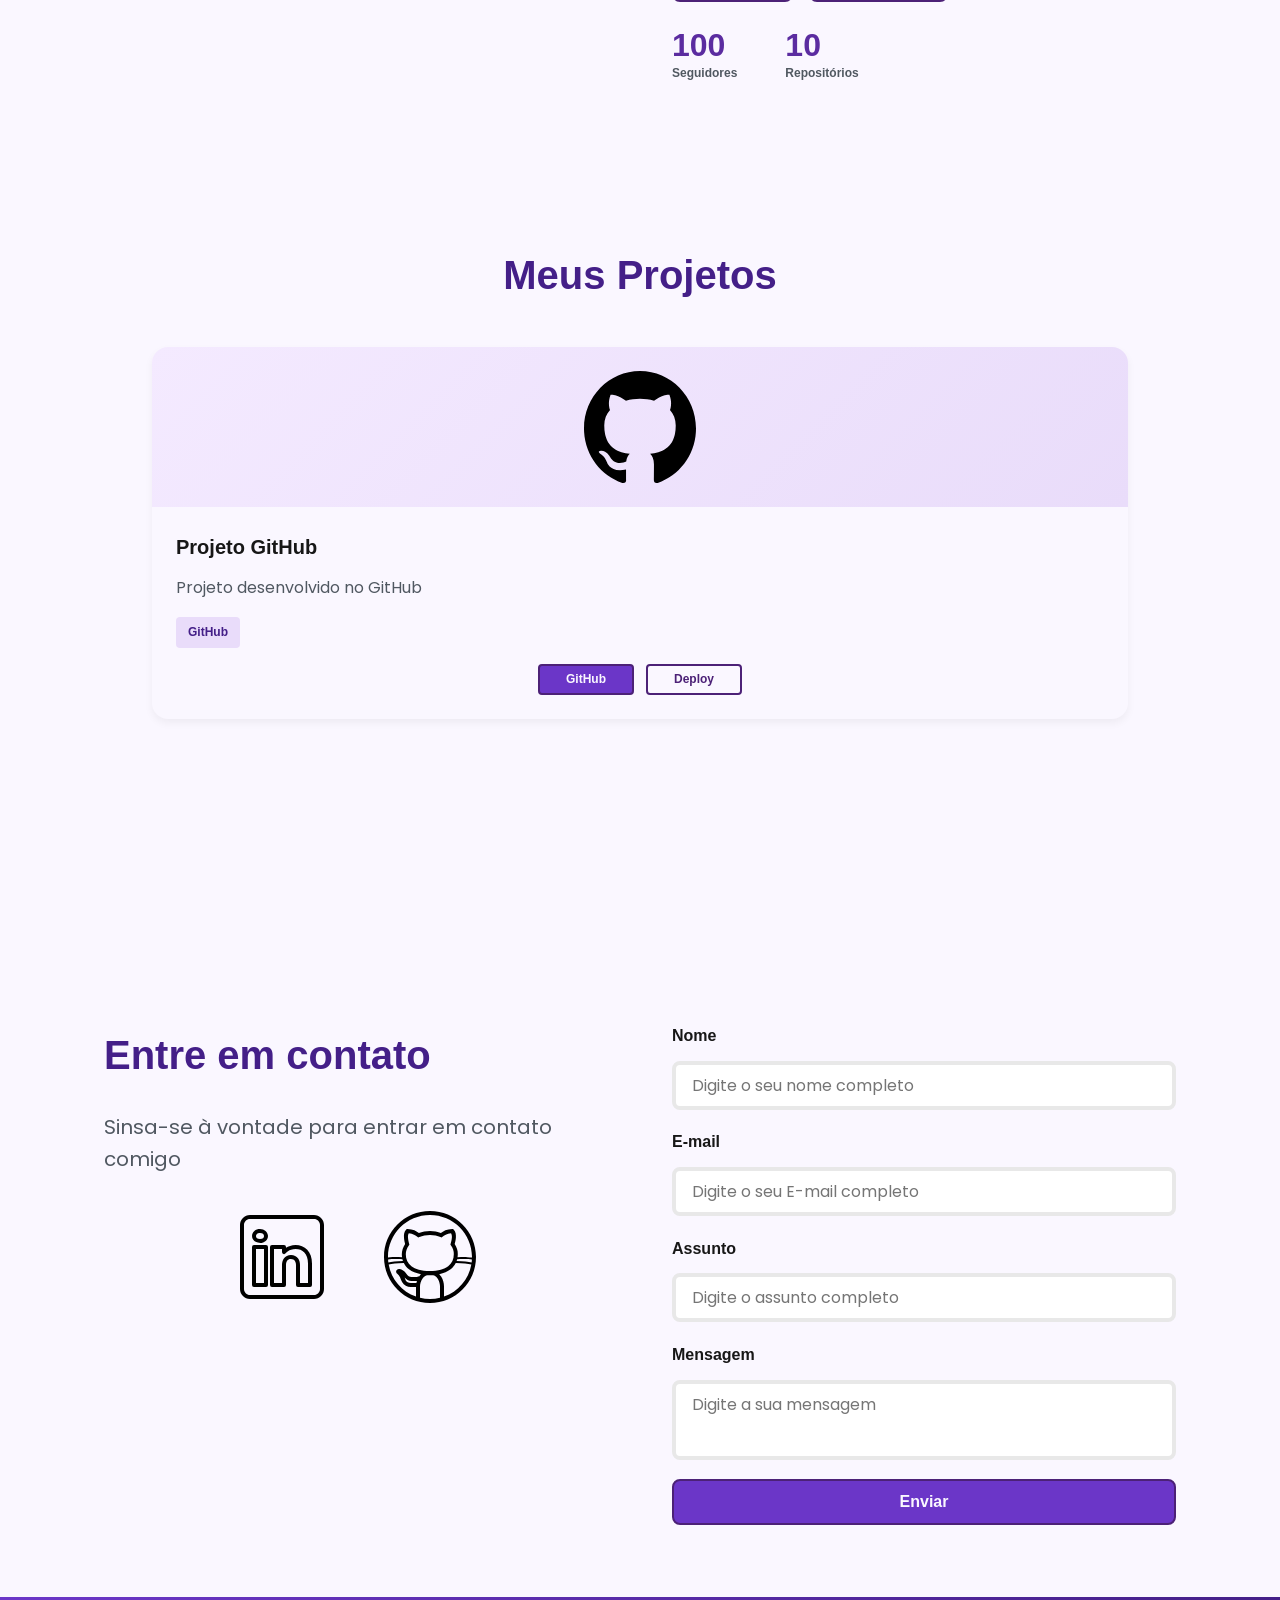
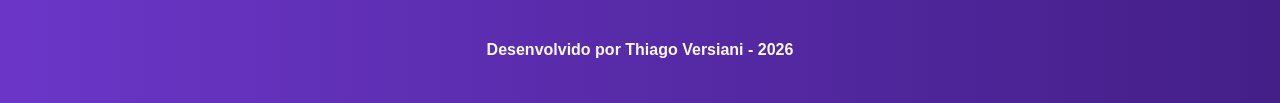
==== commit 9a6eb0ec: ":sparkles: Implementação da Responsividade das Páginas" ====
--- a/index.html
+++ b/index.html
@@ -56,7 +56,7 @@
     <!-- Seção Hero -->
     <section id="hero" class="section-container hero-container">
       <!-- Boas Vindas -->
-      <article>
+      <article class="hero-content">
         <span>👋 Olá, eu sou o Thiago</span>
         <h1>Desenvolvedor Full Stack</h1>
         <p>Transformo ideias em código e crio experiências digitais incríveis.</p>
@@ -206,7 +206,7 @@
     <section id="contacts" class="section-container contact-container">
 
       <!-- Redes Sociais -->
-      <article>
+      <article class="contact-info">
         <h2>Entre em contato</h2>
         <p>Sinsa-se à vontade para entrar em contato comigo</p>
 
--- a/assets/css/styles.css
+++ b/assets/css/styles.css
@@ -265,6 +265,15 @@
     gap: var(--spacing-2xl);
 }
 
+.about-content h2,
+.projects-container h2,
+.contact-info h2 {
+    margin-bottom: var(--spacing-md);
+    font-size: var(--text-3xl);
+    font-weight: 700;
+    color: var(--purple-800);
+}
+
 /* Imagem de perfil */
 .about-image {
     flex: 1;
@@ -673,4 +682,205 @@
     .success-content h1 {
         font-size: var(--text-xl);
     }
+}
+
+/* Responsividade Tablet */
+ 
+@media screen and (max-width: 1024px) {
+ 
+  .section-container {
+    padding: var(--spacing-lg) var(--spacing-md);
+  }
+ 
+  .section-container h1 {
+    font-size: var(--text-3xl);
+  }
+ 
+  .section-container h2 {
+    font-size: var(--text-2xl);
+  }
+ 
+  .section-container p {
+    font-size: var(--text-base);
+  }
+ 
+  .section-container span {
+    font-size: var(--text-lg);
+  }
+ 
+  .success-content h1 {
+    font-size: var(--text-3xl);
+  }
+ 
+  .success-content h2 {
+    font-size: var(--text-lg);
+  }
+ 
+  #titulo{
+    font-size: var(--text-xl);
+  }
+ 
+  @media screen and (max-width: 768px){
+    .menu-list{
+      display: none;
+    }
+  }
+ 
+  /* Responsividade Tablet - Seção Hero */
+ 
+  .hero-container{
+    flex-direction: column-reverse;
+    gap: var(--spacing-lg);
+    min-height: 60vh;
+    text-align: center;
+  }
+ 
+  .hero-content,
+  .hero-image{
+    width: 90%;
+  }
+ 
+  .hero-image img{
+    object-fit: cover;
+  }
+ 
+  .buttons-container{
+    justify-content: center;
+    width: 100%;
+  }
+ 
+  .hero-container .botao,
+  .hero-container .botao-outline{
+    padding: 0.75rem 1.5rem;
+    font-size: var(--text-base);
+    white-space: nowrap;
+  }
+ 
+/* Responsividade Tablet Seção About*/
+ 
+.about-container{
+  flex-direction: column;
+  gap: var(--spacing-lg);
+  margin: var(--spacing-lg);
+  padding: var(--spacing-lg);
+}
+ 
+.about-image{
+  display: flex;
+  flex: 1;
+  justify-content: center;
+  width: 100%;
+}
+ 
+.about-image img{
+  max-width: 16rem;
+  width: 100%;
+}
+ 
+.about-content{
+  width: 100%;
+}
+ 
+.about-buttons-data{
+  flex-direction: column;
+  gap: var(--spacing-md);
+  align-items: stretch;
+}
+ 
+.about-buttons-data .botao{
+  margin-right: 0;
+}
+ 
+.data-container {
+  justify-content: center;
+  width: 100%;
+}
+
+/* Responsividade Tablet - Seção Projects */
+
+.projects-container{
+    margin: var(--spacing-sm) var(--spacing-lg);
+}
+
+.projects-swiper{
+    margin: 0;
+    padding: var(--spacing-sm) var(--spacing-lg) 2.5rem;
+}
+
+.project-card{
+    width: 100%;
+    height: 30rem;
+    min-height: 30rem;
+    max-height: 30rem;
+    max-width: 100rem;
+}
+
+.project-content{
+    display: flex;
+    flex-direction: column;
+    justify-content: space-between;
+    height: 100%;
+}
+
+.project-content p{
+    flex: 1;
+    overflow: hidden;
+}
+
+.project-tags{
+    min-height: 2.5rem;
+    align-items: flex-start;
+}
+
+.swiper-wrapper{
+    align-items: stretch;
+}
+
+.swiper-slide{
+    display: flex;
+    justify-content: center;
+    align-items: stretch;
+    height: auto;
+}
+
+.swiper-button-next,
+.swiper-button-prev{
+    display: none;
+}
+
+ /*Responsividade Tablet - Seção Contact */
+
+ .contact-container{
+    grid-template-columns: 1fr;
+    gap: var(--spacing-lg);
+    width: 90%;
+    margin: 0 auto;
+ }
+
+  /*Responsividade Tablet - Seção Sucess */
+
+  .success-container{
+    padding: var(--spacing-xl) var(--spacing-md);
+    min-height: calc(100vh - 100rem);
+  }
+
+  .success-content{
+    gap: var(--spacing-lg);
+    max-width: 35rem;
+  }
+
+  .success-icon{
+    width: 6rem;
+    height: 6rem;
+  }
+
+  .success-icon img{
+    width: 5rem;
+    height: 5rem;
+  }
+}
+
+/* Responsividade - Celular */
+@media screen and (max-width: 480px) {
+    
 }
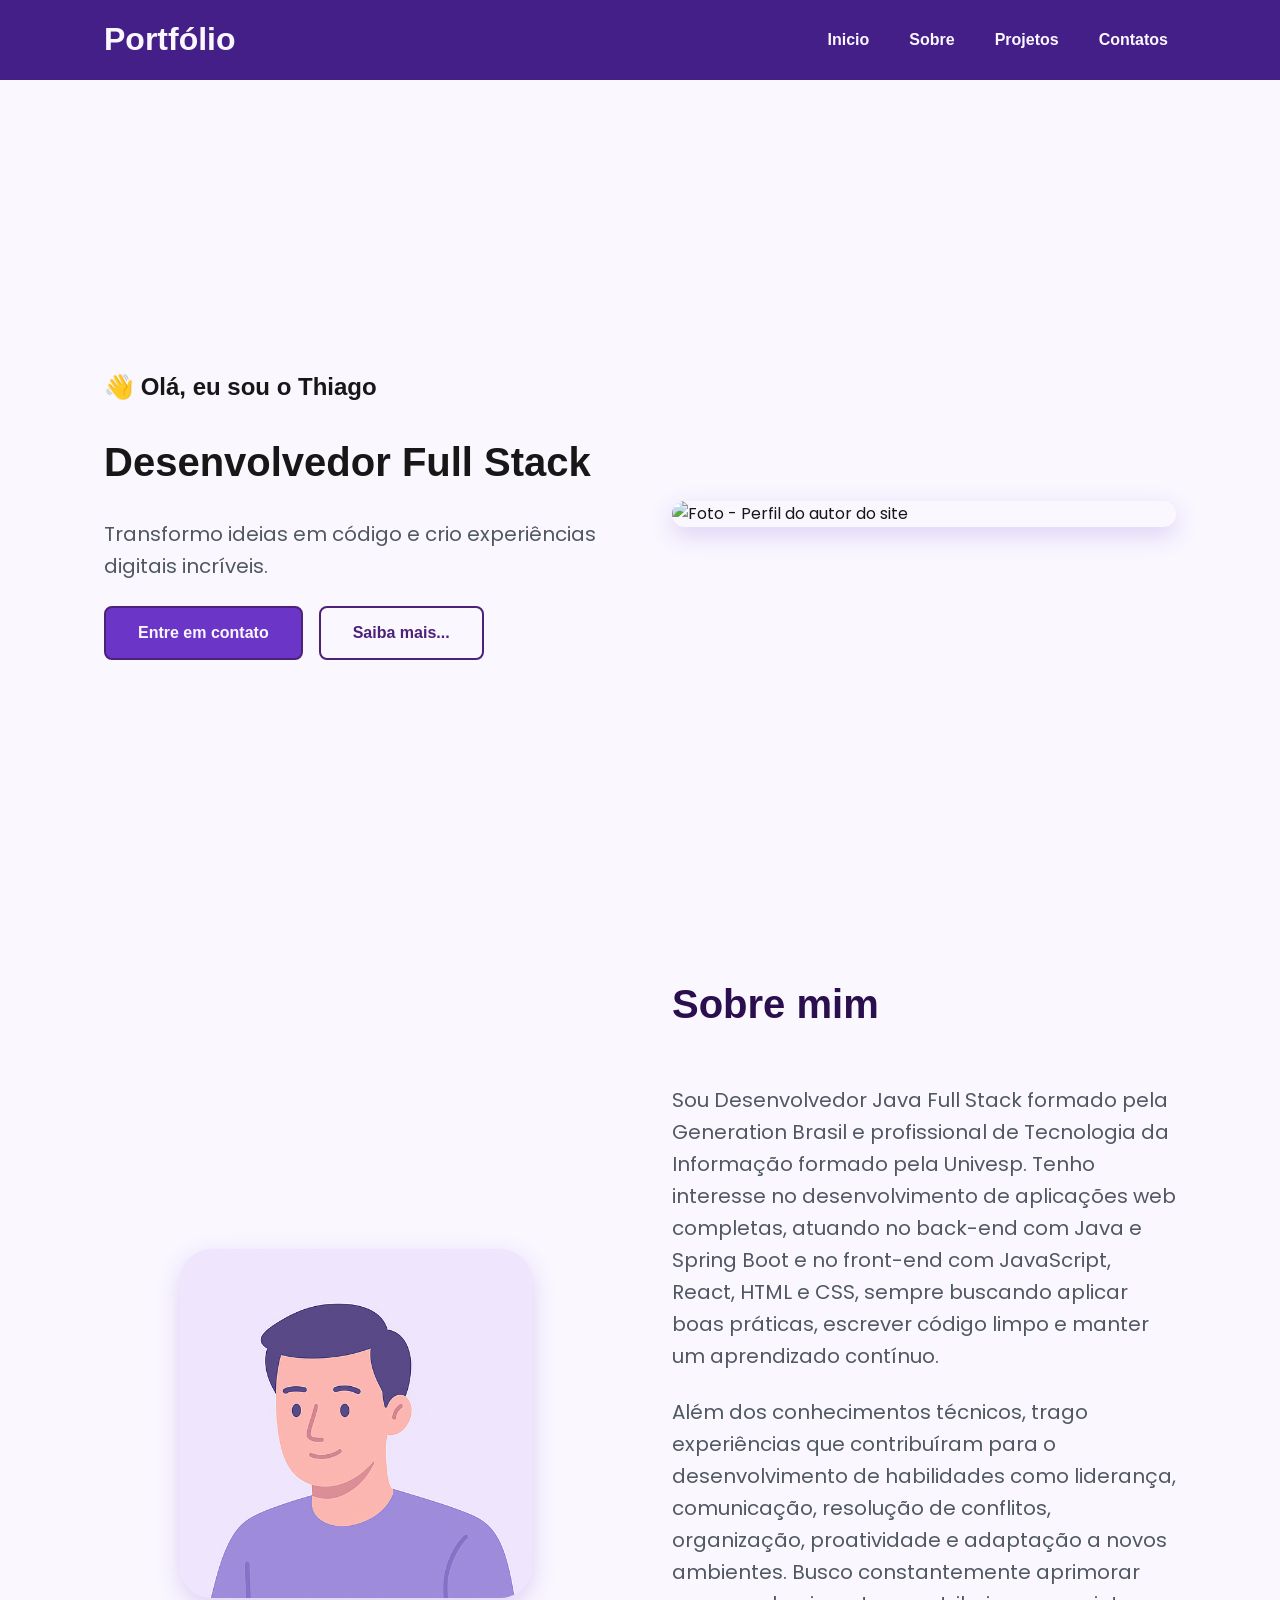
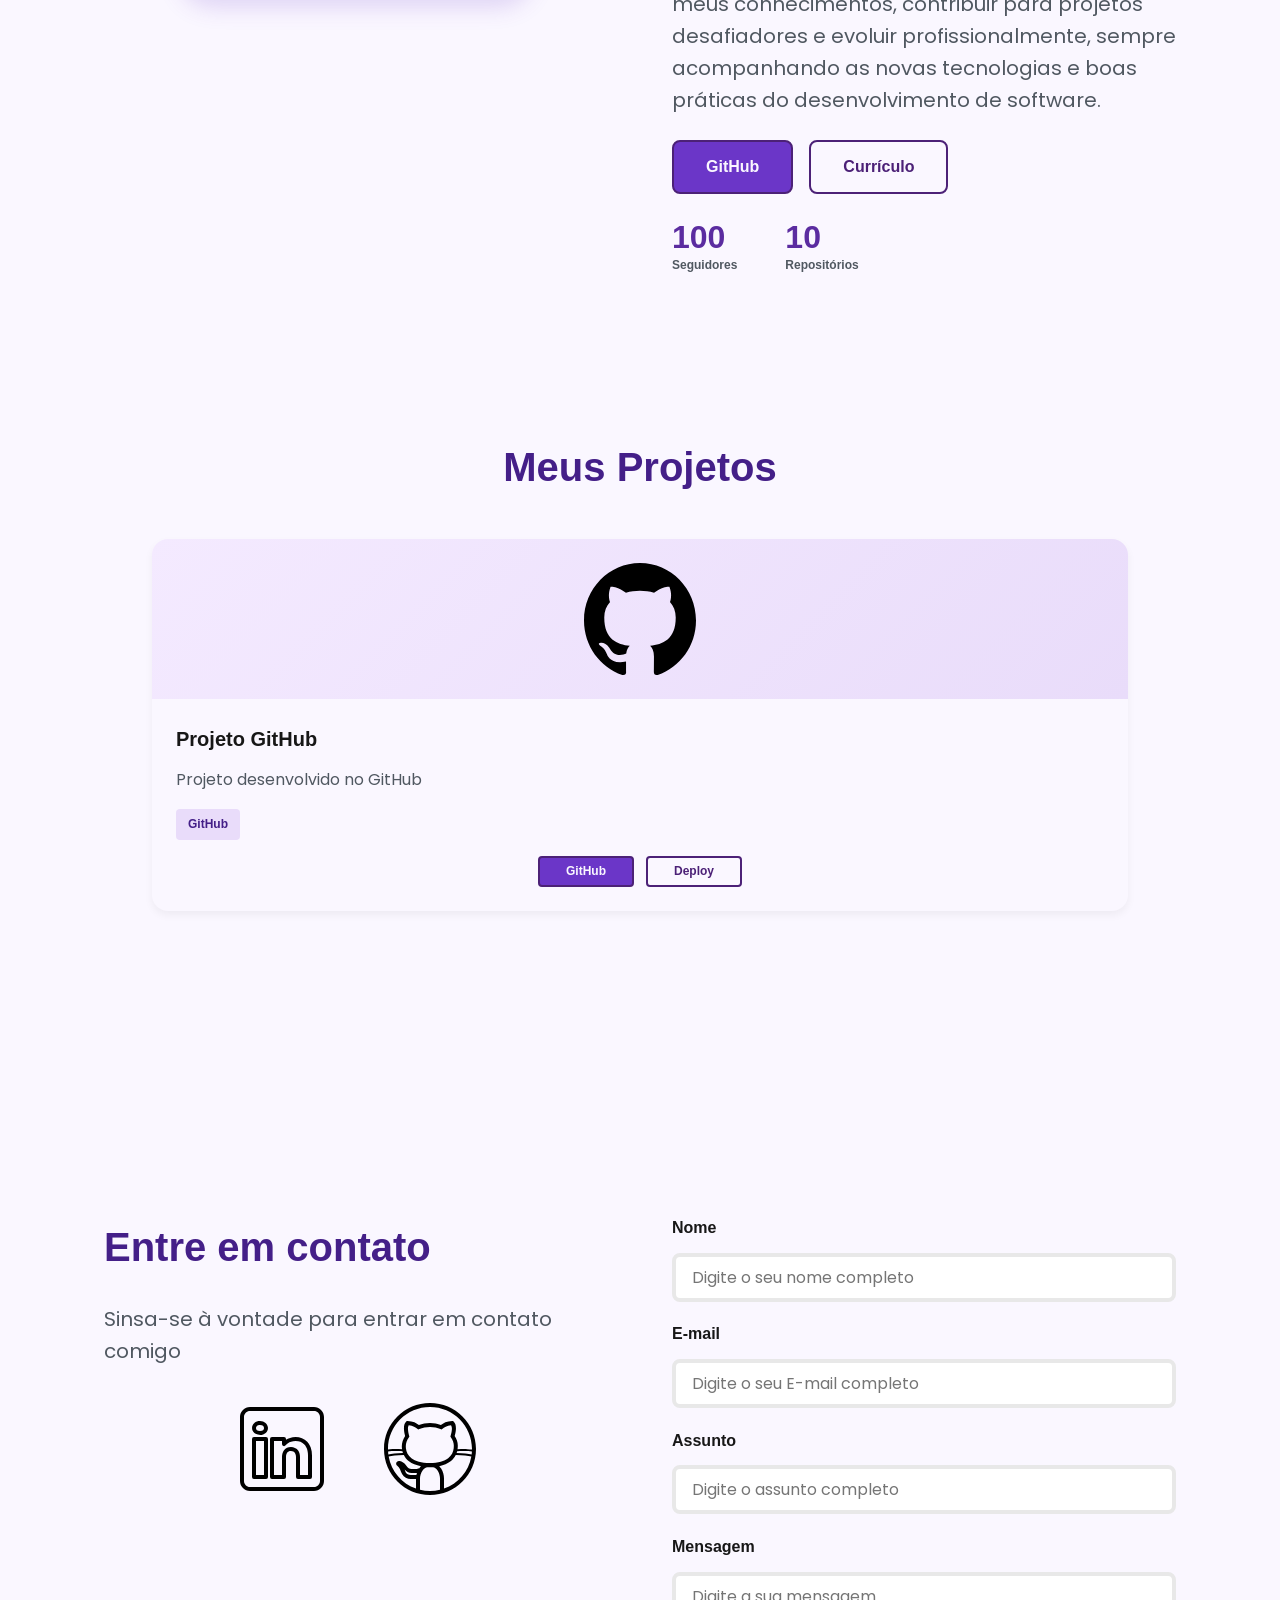
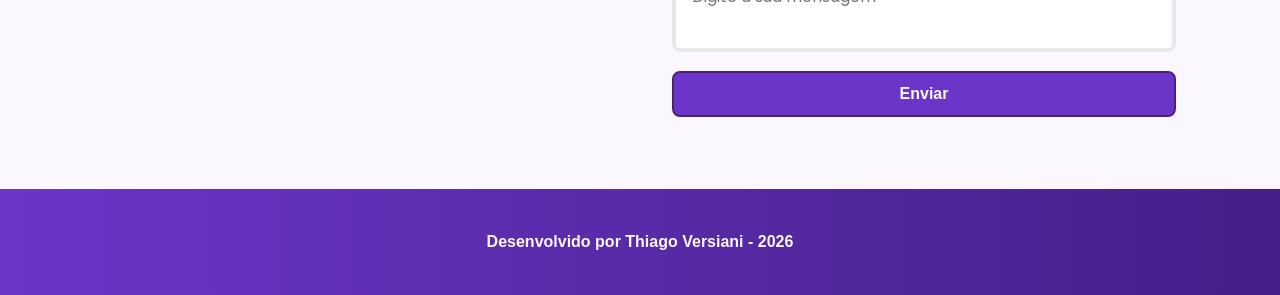
==== commit 7c569585: ":sparkles: Implementação da Responsividade para celular, do texto Sobre mim e a imagem do autor" ====
--- a/index.html
+++ b/index.html
@@ -61,7 +61,7 @@
         <h1>Desenvolvedor Full Stack</h1>
         <p>Transformo ideias em código e crio experiências digitais incríveis.</p>
 
-        <div class="buttons container">
+        <div class="buttons-container">
           <a href="#contact" class="botao">Entre em contato</a>
           <a href="#about" class="botao-outline">Saiba mais...</a>
 
@@ -70,7 +70,7 @@
 
       <!-- Imagem da Seção Hero -->
       <figure class="hero-image">
-        <img src="./assets/img/foto_dev_man.svg"  alt="Foto do autor do site" class="float-animation">
+        <img src="https://ik.imagekit.io/ze38lxu2h/Gemini_Generated_Image_qjsc5qjsc5qjsc5q.png" alt="Foto - Perfil do autor do site" class="float-animation">
       </figure>
 
     </section>
@@ -89,16 +89,11 @@
     <h2>Sobre mim</h2>
 
     <p>
-      Lorem ipsum dolor sit amet, consectetur adipisicing elit. Molestias dolorum maiores,
-      quaerat ut laborum perferendis nostrum similique quisquam recusandae explicabo.
-      Non ducimus possimus expedita sunt corrupti, mollitia aliquid praesentium quaerat?
+      Sou Desenvolvedor Java Full Stack formado pela Generation Brasil e profissional de Tecnologia da Informação formado pela Univesp. Tenho interesse no desenvolvimento de aplicações web completas, atuando no back-end com Java e Spring Boot e no front-end com JavaScript, React, HTML e CSS, sempre buscando aplicar boas práticas, escrever código limpo e manter um aprendizado contínuo.
     </p>
 
     <p>
-      Mussum Ipsum, cacilds vidis litro abertis. Mauris nec dolor in eros commodo tempor.
-      Aenean aliquam molestie leo, vitae iaculis nisl. Paisis, filhis, espiritis santis.
-      Posuere libero varius. Nullam a nisl ut ante blandit hendrerit. Aenean sit amet nisi.
-      Tá deprimidis, eu conheço uma cachacis que pode alegrar sua vidis.
+      Além dos conhecimentos técnicos, trago experiências que contribuíram para o desenvolvimento de habilidades como liderança, comunicação, resolução de conflitos, organização, proatividade e adaptação a novos ambientes. Busco constantemente aprimorar meus conhecimentos, contribuir para projetos desafiadores e evoluir profissionalmente, sempre acompanhando as novas tecnologias e boas práticas do desenvolvimento de software.
     </p>
 
     <!-- Botões + Dados do GitHub -->
--- a/assets/css/styles.css
+++ b/assets/css/styles.css
@@ -882,5 +882,216 @@
 
 /* Responsividade - Celular */
 @media screen and (max-width: 480px) {
+
+    /* Layout */
+    .section-container {
+        padding: var(--spacing-md) var(--spacing-sm);
+    }
+
+    /* Tipografia Mobile */
+    .section-container h1 {
+        font-size: var(--text-xl);
+    }
+
+    .section-container h2 {
+        font-size: var(--text-xl);
+    }
+
+    .section-container p {
+        font-size: var(--text-base);
+    }
+
+    .section-container span {
+        font-size: var(--text-lg);
+    }
+
+    .success-content h1 {
+        font-size: var(--text-xl);
+    }
+
+    .success-content h2 {
+        font-size: var(--text-base);
+    }
+
+    /* Header */
+    #titulo {
+        font-size: var(--text-xl);
+    }
+
+    .menu-list {
+        display: none;
+    }
+
+    /* Hero */
+    .hero-container {
+        gap: var(--spacing-sm);
+    }
+
+    .hero-content {
+        gap: var(--spacing-xs);
+        width: 100%;
+    }
+
+    .buttons-container {
+        flex-direction: column;
+        gap: 0.75rem;
+        width: 100%;
+    }
+
+    .buttons-container .botao,
+    .buttons-container .botao-outline {
+        width: 100%;
+    }
+
+    .hero-container .botao,
+    .hero-container .botao-outline {
+        padding: 0.75rem 1rem;
+        font-size: var(--text-base);
+        white-space: nowrap;
+    }
+
+    .hero-image {
+        width: 100%;
+    }
+
+    .hero-image img {
+        max-width: 20rem;
+    }
+
+    /* About */
+    .about-container {
+        margin: var(--spacing-lg) 0.5rem;
+        padding: var(--spacing-md);
+    }
+
+    .about-image img {
+        max-width: 14rem;
+    }
+
+    .about-buttons-data .botao,
+    .about-buttons-data .botao-outline {
+        width: 100%;
+        padding: 0.75rem var(--spacing-lg);
+        font-size: var(--text-base);
+        text-align: center;
+    }
+
+    .data-number {
+        font-size: var(--text-lg);
+    }
+
+    .data-label {
+        font-size: var(--text-sm);
+    }
+
+    /* Projects */
+    .projects-container {
+        margin: var(--spacing-lg) auto 0;
+    }
+
+    .projects-swiper {
+        position: relative;
+        margin: 0;
+        padding: var(--spacing-sm) 0 2rem 0;
+        overflow: visible;
+    }
+
+    .project-card {
+        width: 100%;
+        height: 20rem;
+        max-width: 20rem;
+    }
+
+    .project-image {
+        height: 10rem;
+    }
+
+    .project-content {
+        padding: var(--spacing-md);
+    }
+
+    .project-content h3 {
+        font-size: var(--text-lg);
+    }
+
+    .project-content p {
+        font-size: var(--text-base);
+    }
+
+    /* Contact */
+    .contact-container {
+        width: 100%;
+    }
+
+    .contact-info p {
+        margin-bottom: var(--spacing-md);
+    }
+
+    .social-container {
+        flex-wrap: wrap;
+        gap: var(--spacing-lg);
+        margin-bottom: var(--spacing-xs);
+    }
+
+    .social-icon {
+        width: 4rem;
+        height: 4rem;
+    }
+
+    /* Formulário */
+    form {
+        gap: var(--spacing-sm);
+    }
+
+    form label {
+        font-size: var(--text-base);
+    }
+
+    form input,
+    form textarea {
+        padding: 0.75rem;
+        font-size: var(--text-base);
+    }
+
+    form button {
+        padding: 0.75rem var(--spacing-md);
+        font-size: var(--text-base);
+    }
+
+    /* Footer */
+    footer {
+        padding: var(--spacing-md) var(--spacing-sm);
+        font-size: var(--text-sm);
+    }
     
+    /* Success Page */
+    .success-container {
+        padding: var(--spacing-lg) var(--spacing-sm);
+        min-height: calc(100vh - 8rem);
+    }
+
+    .success-content {
+        gap: var(--spacing-md);
+        max-width: 100%;
+        padding: var(--spacing-md) var(--spacing-sm) var(--spacing-lg);
+    
+    }
+
+    .success-icon {
+        width: 5rem;
+        height: 5rem;
+    }
+
+    .success-icon img {
+        width: 4rem;
+        height: 4rem;
+    }
+
+    .success-content .botao {
+        width: 100%;
+        max-width: 20rem;
+        padding: 0.75rem var(--spacing-lg);
+        
+    }
+
 }
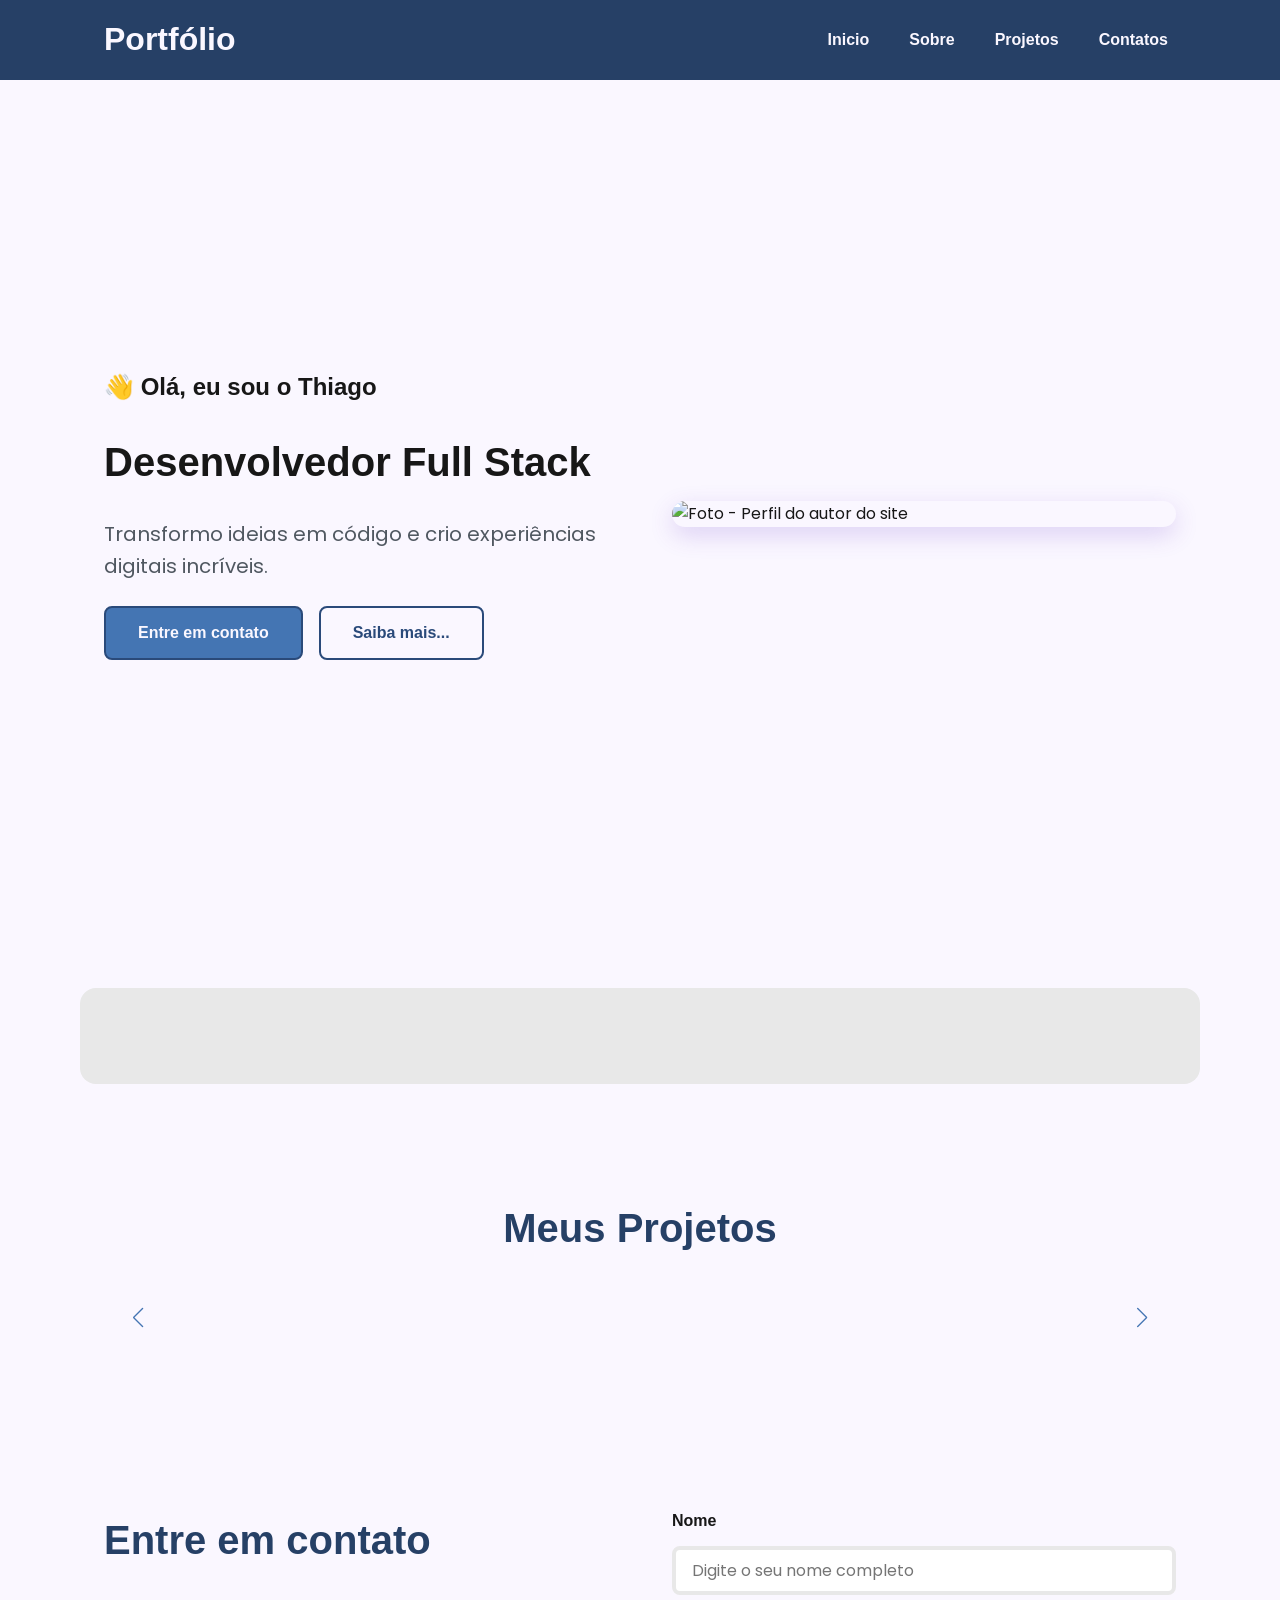
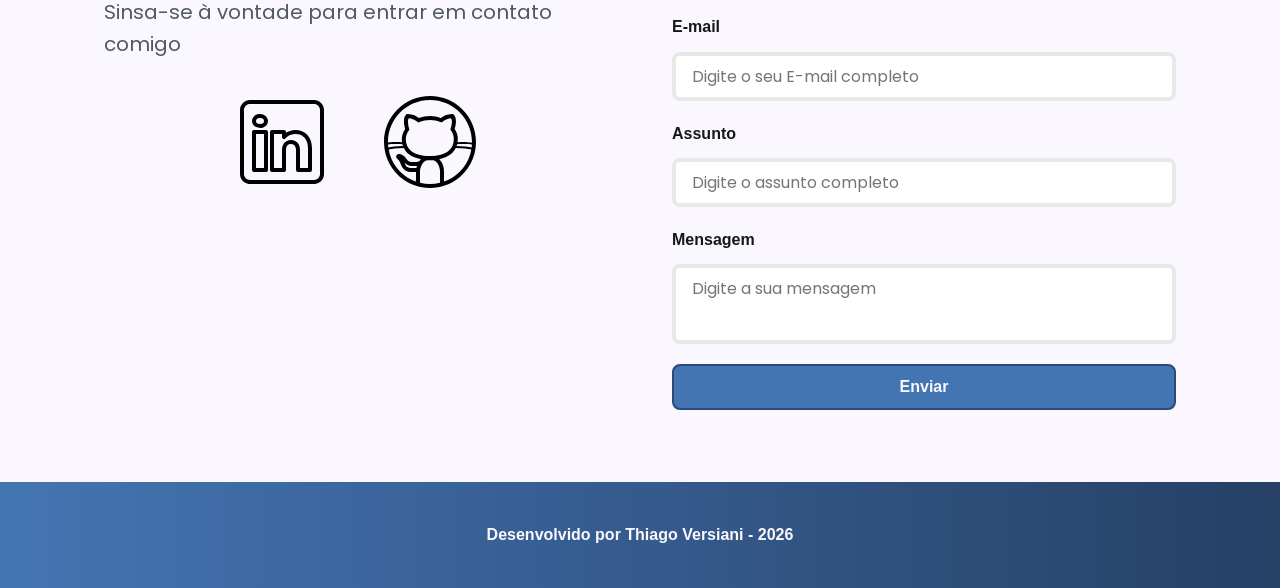
==== commit 3f23cb78: ":sparkles: Crianção do JS e alteração das cores no CSS" ====
--- a/index.html
+++ b/index.html
@@ -22,6 +22,9 @@
   <meta name="robots" content="index, follow">
 
   <link rel="icon" type="image/svg+xml" href="./assets/img/favicon.svg">
+
+  <!-- SWIPER CSS -->
+<link rel="stylesheet" href="https://cdn.jsdelivr.net/npm/swiper@11/swiper-bundle.min.css">
 
   <!-- CSS principal da página -->
   <link rel="stylesheet" href="./assets/css/styles.css">
@@ -78,62 +81,7 @@
     <!-- Seção Sobre mim -->
 <section id="about" class="section-container about-container">
 
-  <!-- Imagem da Seção About -->
-  <figure class="about-image">
-    <img src="./assets/img/avatar_dev_man.svg" alt="Foto - Perfil do autor do site">
-  </figure>
-
-  <!-- Conteúdo da Seção About -->
-  <article class="about-content">
-
-    <h2>Sobre mim</h2>
-
-    <p>
-      Sou Desenvolvedor Java Full Stack formado pela Generation Brasil e profissional de Tecnologia da Informação formado pela Univesp. Tenho interesse no desenvolvimento de aplicações web completas, atuando no back-end com Java e Spring Boot e no front-end com JavaScript, React, HTML e CSS, sempre buscando aplicar boas práticas, escrever código limpo e manter um aprendizado contínuo.
-    </p>
-
-    <p>
-      Além dos conhecimentos técnicos, trago experiências que contribuíram para o desenvolvimento de habilidades como liderança, comunicação, resolução de conflitos, organização, proatividade e adaptação a novos ambientes. Busco constantemente aprimorar meus conhecimentos, contribuir para projetos desafiadores e evoluir profissionalmente, sempre acompanhando as novas tecnologias e boas práticas do desenvolvimento de software.
-    </p>
-
-    <!-- Botões + Dados do GitHub -->
-    <div class="about-buttons-data">
-
-      <!-- Botões -->
-      <div class="buttons-container">
-        <a href="https://github.com/thiagoversiani"
-           target="_blank"
-           class="botao">
-          GitHub
-        </a>
-
-        <a href="https://acrobat.adobe.com/id/urn:aaid:sc:VA6C2:f6b0b42e-aed5-44eb-934d-fe1e2313b5d6?x_api_client_id=chrome_extension_viewer&x_api_client_location=share"
-           target="_blank"
-           class="botao-outline">
-          Currículo
-        </a>
-      </div>
-
-      <!-- Dados do GitHub -->
-      <div class="data-container">
-
-        <!-- Seguidores -->
-        <div class="data-item">
-          <span class="data-number">100</span>
-          <span class="data-label">Seguidores</span>
-        </div>
-
-        <!-- Repositórios -->
-        <div class="data-item">
-          <span class="data-number">10</span>
-          <span class="data-label">Repositórios</span>
-        </div>
-
-      </div>
-
-    </div>
-
-  </article>
+  
 
 </section>
 
@@ -145,44 +93,7 @@
       <div class="swiper projects-swiper">
         <div class="swiper-wrapper">
 
-          <div class="swiper-slide">
-
-            <article class="project-card">
-
-              <!-- Ícone da Tecnologia padrão do projeto -->
-              <figure class="project-image">
-                <img src="./assets/icons/languages/github.svg" alt="Ícone do GitHub">
-              </figure>
-
-              <!-- Conteúdo do Projeto -->
-              <div class="project-content">
-
-                <h3>Projeto GitHub</h3>
-                <p>Projeto desenvolvido no GitHub</p>
-
-                <!-- Tags do Projeto -->
-                <div class="project-tags">
-                  <span class="tag">GitHub</span>
-                </div>
-
-                <!-- Links do Projeto -->
-                <div class="project-buttons">
-                  <a href="#" target="_blank" class="botao botao-sm">
-
-                    GitHub
-                  </a>
-                  <a href="#" target="_blank" class="botao-outline botao-sm">
-
-                    Deploy
-                  </a>
-                </div>
-
-              </div>
-
-            </article>
-          </div>
-        </div>
-
+          
       </div>
 
       <!-- Botões de Navegação -->
@@ -221,7 +132,11 @@
       </article>
 
       <!-- Formulário de Contato -->
-      <form id="formulário">
+      <form id="formulario" action="https://formsubmit.co/08ff58f6af3fc6944d6ce7349d5c6a5e" method="POST">
+
+        <input type="hidden" name="_next" value="http://localhost:5500/sucess.html">
+        <input type="hidden" name="_captcha" value="false">
+
         <label for="nome">Nome</label>
         <input id="nome" name="nome" type="text" placeholder="Digite o seu nome completo">
         <span id="erro-nome"></span>
@@ -250,6 +165,11 @@
     Desenvolvido por Thiago Versiani - 2026
   </footer>
 
+<!-- SWIPER JS -->
+<script src="https://cdn.jsdelivr.net/npm/swiper@11/swiper-bundle.min.js"></script>
+  
+<!-- Script principal da página -->
+  <script src="./assets/js/script.js"></script>
 </body>
 
 </html>
--- a/assets/css/styles.css
+++ b/assets/css/styles.css
@@ -11,17 +11,17 @@
 /* Variáveis */
 :root {
     /* Paleta de Cores - Purple */
-    --purple-50: #f4eaff;
-    --purple-100: #e9dcfa;
-    --purple-200: #cdb3f0;
-    --purple-300: #b186e5;
-    --purple-400: #9460db;
-    --purple-500: #6b36c8;
-    --purple-600: #5b2ca0;
-    --purple-700: #4c2177;
-    --purple-800: #441f88;
-    --purple-900: #2a0e4d;
-    --purple-950: #1a0730;
+    --purple-50: #f4f6fb;
+    --purple-100: #e7edf7;
+    --purple-200: #cad8ed;
+    --purple-300: #9cb8dd;
+    --purple-400: #6793c9;
+    --purple-500: #4475b3;
+    --purple-600: #335d98;
+    --purple-700: #2a4a7a;
+    --purple-800: #264066;
+    --purple-900: #243756;
+    --purple-950: #182439;
  
     /* Cores Neutras */
     --gray-200: #e8e8e8;
@@ -259,59 +259,52 @@
 /* Seção About */
 
 .about-container {
-    display: flex;
+	display: flex;
     flex-direction: row;
-    align-items: center;
-    gap: var(--spacing-2xl);
-}
+	align-items: center;
+	gap: var(--spacing-2xl);
+	margin: var(--spacing-2xl) auto;
+	border-radius: var(--radius-lg);
+	background-color: var(--gray-200);
+}
+
+/* Imagem de perfil */
+.about-image {
+    flex: 0 0 17.5rem;
+}
+
+.about-image img {
+	width: 100%;
+	border: 0.35rem solid var(--purple-500);
+	border-radius: var(--radius-full);
+	box-shadow: var(--shadow-lg);
+}
+
 
 .about-content h2,
 .projects-container h2,
 .contact-info h2 {
-    margin-bottom: var(--spacing-md);
-    font-size: var(--text-3xl);
-    font-weight: 700;
-    color: var(--purple-800);
-}
-
-/* Imagem de perfil */
-.about-image {
-    flex: 1;
-    display: flex;
-    justify-content: center;
-    align-items: center;
-}
-
-.about-image img {
-    width: 100%;
-    max-width: 22rem;
-    height: auto;
-    border-radius: var(--radius-xl);
-    box-shadow: var(--shadow-lg);
-    background-color: var(--purple-50);
-}
-
-/* Conteúdo de Texto */
-.about-content {
-    flex: 1;
-    display: flex;
-    align-items: flex-start;
-    flex-direction: column;
-    gap: var(--spacing-md);
-}
-
-.about-content h2 {
-    font-size: var(--text-3xl);
-    font-weight: 700;
-    color: var(--purple-900);
-}
-
-/* Container de Botões + Estatísticas */
+	margin-bottom: var(--spacing-md);
+	font-size: var(--text-3xl);
+	font-weight: 700;
+	color: var(--purple-800);
+}
+
+.about-content p {
+	margin-bottom: var(--spacing-sm);
+	text-align: justify;
+}
+
 .about-buttons-data {
-    display: flex;
-    flex-direction: column;
-    gap: var(--spacing-md);
-    width: 100%;
+	display: flex;
+	justify-content: space-between;
+	align-items: center;
+	gap: var(--spacing-lg);
+	margin-top: var(--spacing-lg);
+}
+
+.about-buttons-data .botao {
+	margin-right: auto;
 }
 
 /* Estatísticas do GitHub (Seguidores / Repositórios) */
@@ -684,6 +677,17 @@
     }
 }
 
+ 
+.about-content h2,
+.projects-container h2,
+.contact-info h2 {
+    margin-bottom: var(--spacing-md);
+    font-size: var(--text-3xl);
+    font-weight: 700;
+    color: var(--purple-800);
+}
+
+ 
 /* Responsividade Tablet */
  
 @media screen and (max-width: 1024px) {
@@ -795,7 +799,7 @@
   justify-content: center;
   width: 100%;
 }
-
+ 
 /* Responsividade Tablet - Seção Projects */
 
 .projects-container{
@@ -809,11 +813,12 @@
 
 .project-card{
     width: 100%;
-    height: 30rem;
+    height: 30%;
     min-height: 30rem;
     max-height: 30rem;
-    max-width: 100rem;
-}
+    max-width: 100%;
+}
+
 
 .project-content{
     display: flex;
@@ -836,7 +841,7 @@
     align-items: stretch;
 }
 
-.swiper-slide{
+.swipper-slide{
     display: flex;
     justify-content: center;
     align-items: stretch;
@@ -848,39 +853,44 @@
     display: none;
 }
 
- /*Responsividade Tablet - Seção Contact */
-
- .contact-container{
+/* Responsividade Tablet - Seção Contacts*/
+
+.contact-container{
     grid-template-columns: 1fr;
     gap: var(--spacing-lg);
     width: 90%;
     margin: 0 auto;
- }
-
-  /*Responsividade Tablet - Seção Sucess */
-
-  .success-container{
+}
+
+/* Responsividade Tablet - Seção Sucess */
+
+.success-container{
     padding: var(--spacing-xl) var(--spacing-md);
-    min-height: calc(100vh - 100rem);
-  }
-
-  .success-content{
+    min-height: calc(100vh - 10rem);
+}
+
+.success-content{
     gap: var(--spacing-lg);
     max-width: 35rem;
-  }
-
-  .success-icon{
+
+}
+
+.success-icon{
     width: 6rem;
     height: 6rem;
-  }
-
-  .success-icon img{
+}
+
+.success-icon img{
     width: 5rem;
     height: 5rem;
-  }
-}
-
-/* Responsividade - Celular */
+}
+
+}
+ 
+
+/* 
+   Responsividade - Celular */
+
 @media screen and (max-width: 480px) {
 
     /* Layout */
@@ -946,7 +956,7 @@
     .hero-container .botao,
     .hero-container .botao-outline {
         padding: 0.75rem 1rem;
-        font-size: var(--text-base);
+        font-size: 0.95rem;
         white-space: nowrap;
     }
 
@@ -1011,11 +1021,11 @@
     }
 
     .project-content h3 {
-        font-size: var(--text-lg);
+        font-size: 1.25rem;
     }
 
     .project-content p {
-        font-size: var(--text-base);
+        font-size: 0.95rem;
     }
 
     /* Contact */
@@ -1044,8 +1054,8 @@
     }
 
     form label {
-        font-size: var(--text-base);
-    }
+        font-size: 0.95rem;
+}
 
     form input,
     form textarea {
@@ -1063,7 +1073,7 @@
         padding: var(--spacing-md) var(--spacing-sm);
         font-size: var(--text-sm);
     }
-    
+
     /* Success Page */
     .success-container {
         padding: var(--spacing-lg) var(--spacing-sm);
@@ -1073,8 +1083,7 @@
     .success-content {
         gap: var(--spacing-md);
         max-width: 100%;
-        padding: var(--spacing-md) var(--spacing-sm) var(--spacing-lg);
-    
+        padding: 0 var(--spacing-sm);
     }
 
     .success-icon {
@@ -1091,7 +1100,8 @@
         width: 100%;
         max-width: 20rem;
         padding: 0.75rem var(--spacing-lg);
-        
-    }
-
-}+    }
+
+}
+ 
+ 
